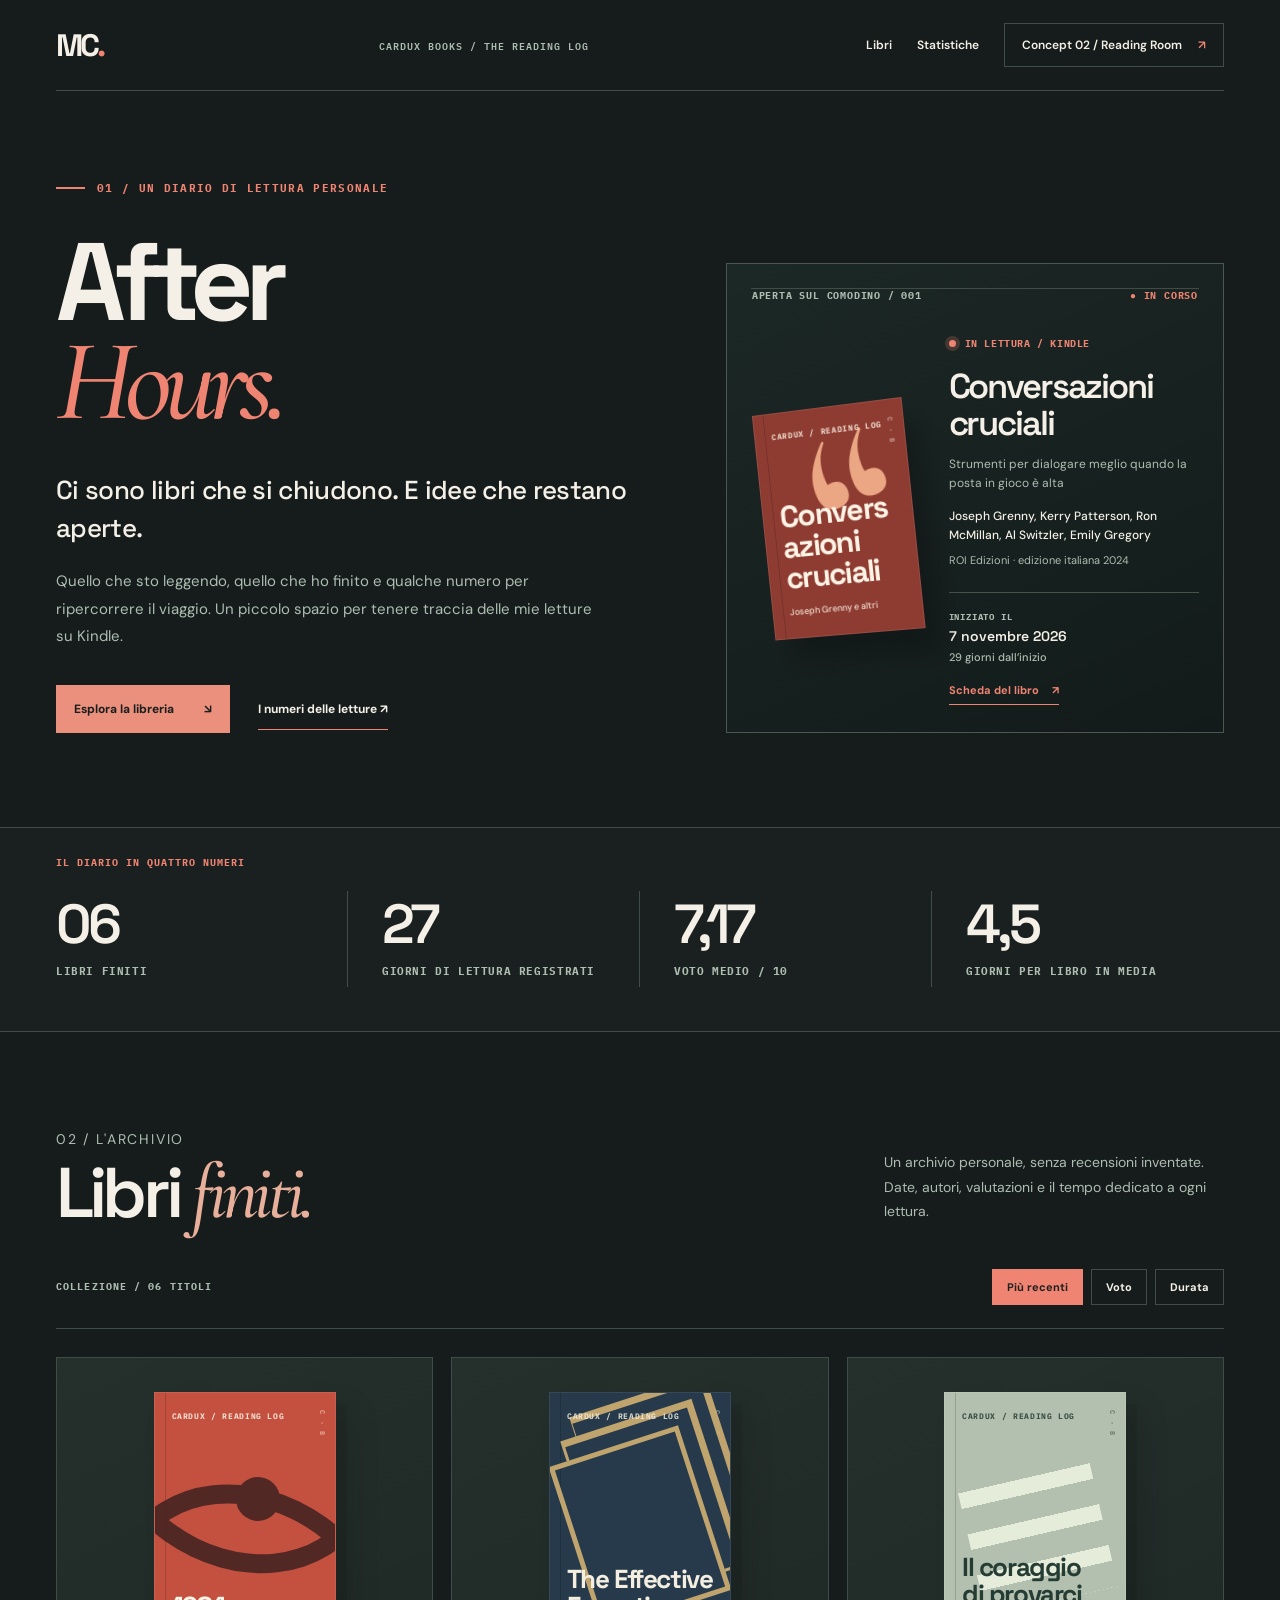
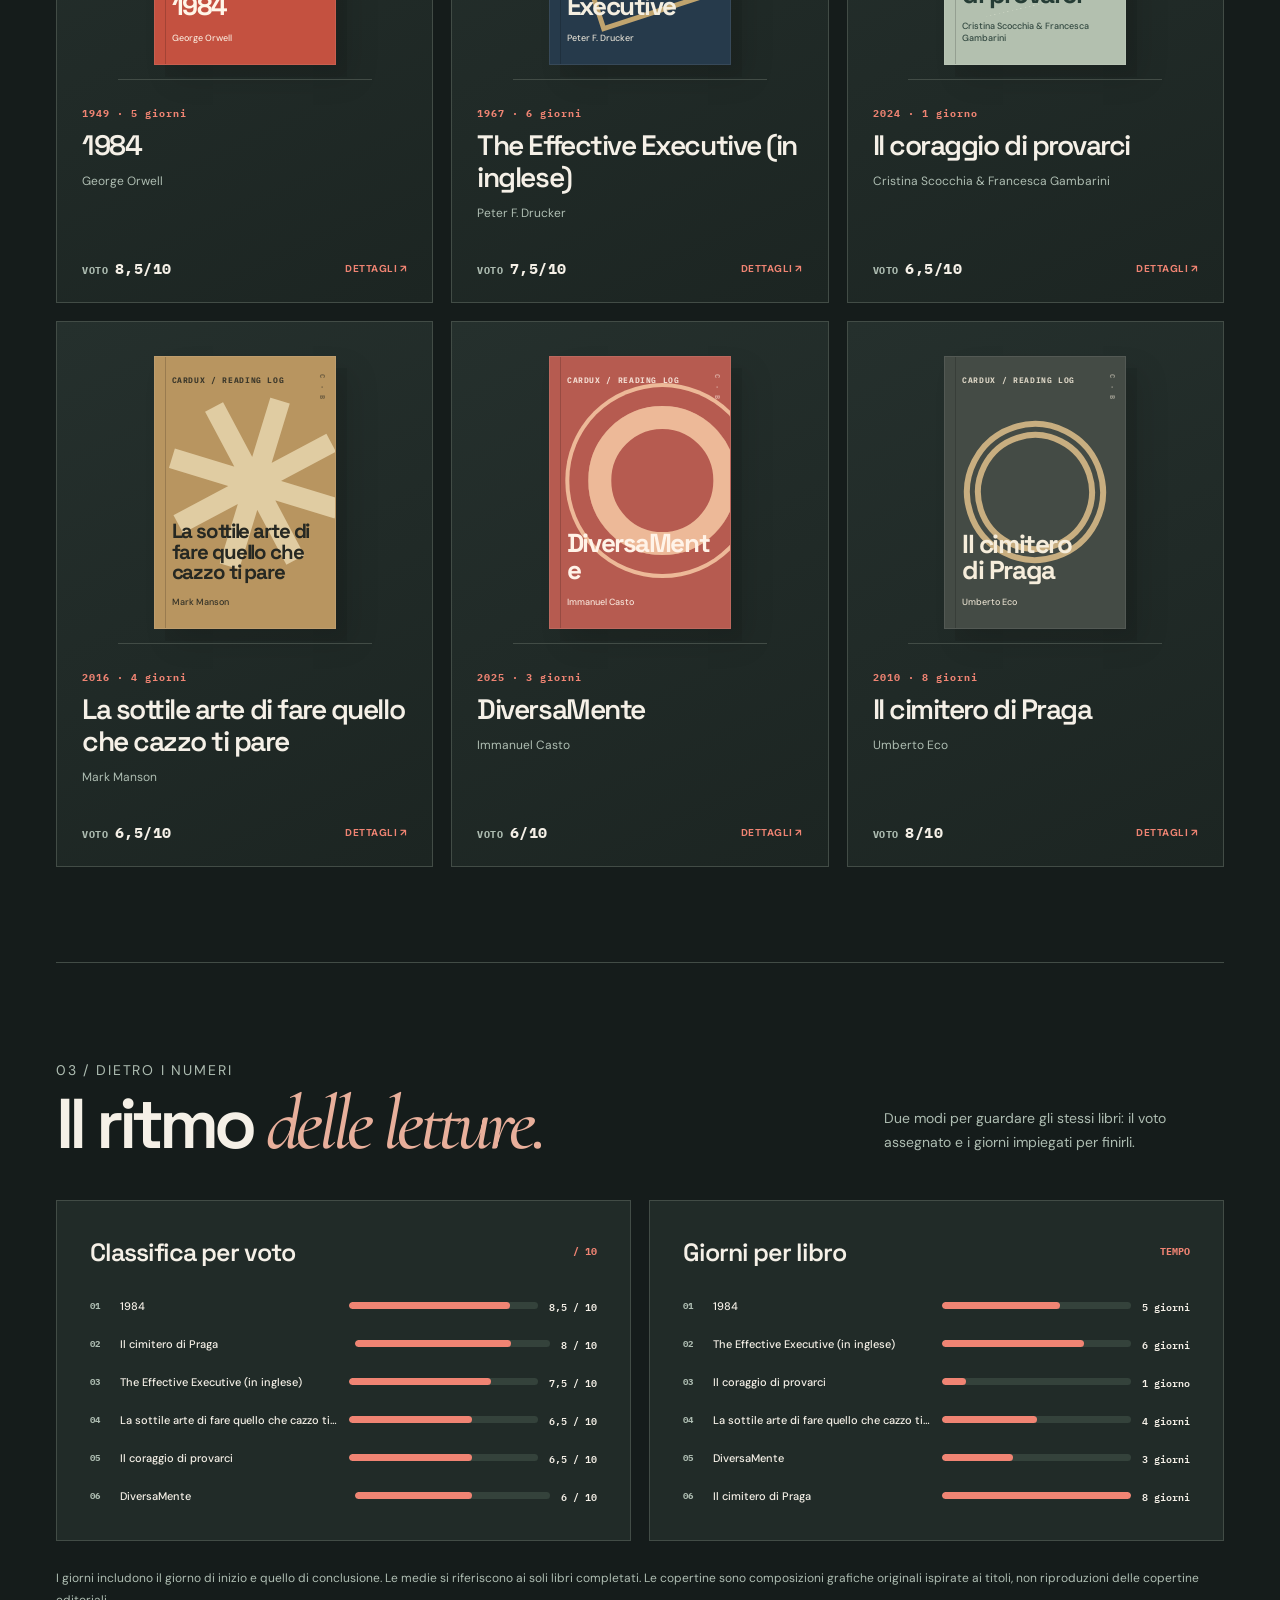
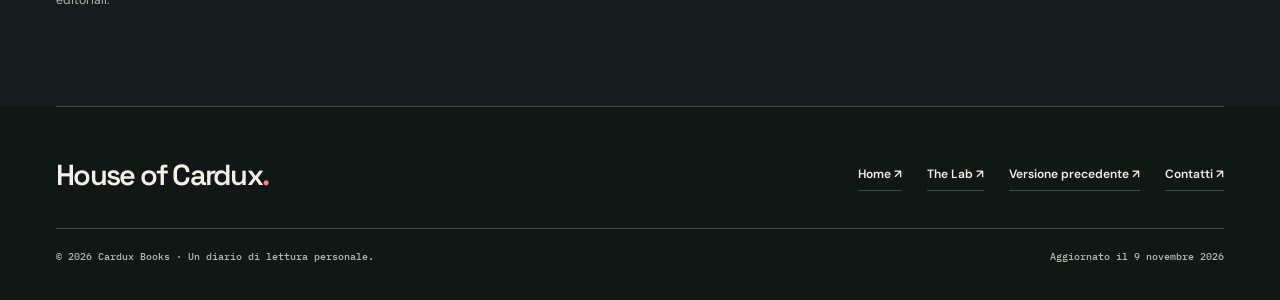
==== index.html @ 2234fd2a "Publish Cardux Books After Hours and archive original reading journal" ====
<!DOCTYPE html>
<html lang="it">
<head>
  <title>Cardux Books | After Hours · Diario di lettura</title>
  <meta charset="utf-8">
  <meta name="viewport" content="width=device-width, initial-scale=1">
  <link rel="canonical" href="https://hellocardux.github.io/books-library/">
  <meta name="theme-color" content="#151c1b">
  <meta name="description" content="Cardux Books, un diario personale di lettura: libri Kindle, date, voti e statistiche.">
  <link rel="preconnect" href="https://fonts.googleapis.com">
  <link rel="preconnect" href="https://fonts.gstatic.com" crossorigin>
  <link href="https://fonts.googleapis.com/css2?family=Cormorant+Garamond:ital,wght@0,500;0,600;1,500;1,600&family=DM+Sans:wght@400;500;600;700&family=IBM+Plex+Mono:wght@400;500;600;700&family=Space+Grotesk:wght@400;500;600;700&display=swap" rel="stylesheet">
  <link rel="stylesheet" href="./stage/styles.css">
</head>
<body class="theme-night">
  <a class="skip" href="#main">Vai al contenuto</a>
  <header class="site-header wrap">
    <a class="brand" href="https://cardux.it/" aria-label="House of Cardux">MC<span>.</span></a>
    <span class="header-note">CARDUX BOOKS / THE READING LOG</span>
    <nav class="header-nav" aria-label="Navigazione">
      <a class="desktop-link" href="#library">Libri</a>
      <a class="desktop-link" href="#numbers">Statistiche</a>
      <a class="switch-theme" href="./stage/reading-room.html">Concept 02 / Reading Room <span aria-hidden="true">↗</span></a>
    </nav>
  </header>
  <main id="main">
    <section class="hero wrap" aria-labelledby="hero-title">
      <div>
        <div class="eyebrow">01 / UN DIARIO DI LETTURA PERSONALE</div>
        <h1 class="hero-title" id="hero-title">After<br><em>Hours.</em></h1>
        <p class="hero-tagline">Ci sono libri che si chiudono. E idee che restano aperte.</p>
        <p class="hero-desc">Quello che sto leggendo, quello che ho finito e qualche numero per ripercorrere il viaggio. Un piccolo spazio per tenere traccia delle mie letture su Kindle.</p>
        <div class="hero-links">
          <a class="solid-link" href="#library">Esplora la libreria <span aria-hidden="true">↘</span></a>
          <a class="line-link" href="#numbers">I numeri delle letture ↗</a>
        </div>
      </div>
      <aside class="hero-aside" aria-label="Libro attualmente in lettura">
        <div class="top-rail"><span>APERTA SUL COMODINO / 001</span><span class="signal">● IN CORSO</span></div>
        <div id="reading-panel" aria-live="polite">
        <div class="reading-empty"><p>Caricamento della lettura in corso…</p></div>
      </div>
      <p id="reading-extra"></p>
      </aside>
    </section>
  <section class="stats-band" aria-label="Statistiche di lettura">
    <div class="wrap">
      <p class="stats-intro">IL DIARIO IN QUATTRO NUMERI</p>
      <div class="stats-grid">
        <div class="stat"><strong class="stat-number" id="stat-books">06</strong><span class="stat-label">LIBRI FINITI</span></div>
        <div class="stat"><strong class="stat-number" id="stat-days">27</strong><span class="stat-label">GIORNI DI LETTURA REGISTRATI</span></div>
        <div class="stat"><strong class="stat-number" id="stat-rating">7,17</strong><span class="stat-label">VOTO MEDIO / 10</span></div>
        <div class="stat"><strong class="stat-number" id="stat-pace">4,5</strong><span class="stat-label">GIORNI PER LIBRO IN MEDIA</span></div>
      </div>
    </div>
  </section>
  <section class="section wrap" id="library" aria-labelledby="library-title">
    <div class="section-head">
      <div><p class="section-eyebrow">02 / L'ARCHIVIO</p><h2 id="library-title">Libri <em>finiti.</em></h2></div>
      <p>Un archivio personale, senza recensioni inventate. Date, autori, valutazioni e il tempo dedicato a ogni lettura.</p>
    </div>
    <div class="sort-bar">
      <span class="sort-label">COLLEZIONE / <span id="count-books">06</span> TITOLI</span>
      <div class="sort-group" role="group" aria-label="Ordina i libri">
        <button type="button" data-sort="recent" aria-pressed="true">Più recenti</button>
        <button type="button" data-sort="rating" aria-pressed="false">Voto</button>
        <button type="button" data-sort="duration" aria-pressed="false">Durata</button>
      </div>
    </div>
    <div class="book-grid" id="book-grid" aria-label="Libri completati"></div>
  </section>
  <section class="section wrap" id="numbers" aria-labelledby="numbers-title">
    <div class="section-head">
      <div><p class="section-eyebrow">03 / DIETRO I NUMERI</p><h2 id="numbers-title">Il ritmo <em>delle letture.</em></h2></div>
      <p>Due modi per guardare gli stessi libri: il voto assegnato e i giorni impiegati per finirli.</p>
    </div>
    <div class="charts-grid">
      <div class="chart-panel">
        <div class="chart-head"><h3>Classifica per voto</h3><span>/ 10</span></div>
        <div id="rating-chart" aria-label="Grafico dei voti"></div>
      </div>
      <div class="chart-panel">
        <div class="chart-head"><h3>Giorni per libro</h3><span>TEMPO</span></div>
        <div id="duration-chart" aria-label="Grafico dei giorni di lettura"></div>
      </div>
    </div>
    <p class="method-note">I giorni includono il giorno di inizio e quello di conclusione. Le medie si riferiscono ai soli libri completati. Le copertine sono composizioni grafiche originali ispirate ai titoli, non riproduzioni delle copertine editoriali.</p>
  </section>
  </main>
  <footer class="footer">
    <div class="wrap">
      <div class="footer-row">
        <a class="footer-brand" href="https://cardux.it/">House of Cardux<span>.</span></a>
        <nav class="footer-links" aria-label="Collegamenti nel footer">
          <a href="https://cardux.it/">Home ↗</a>
          <a href="https://cardux.it/projects/">The Lab ↗</a>
          <a href="./archive/2026-11-09/">Versione precedente ↗</a>
          <a href="mailto:hello@cardux.it">Contatti ↗</a>
        </nav>
      </div>
      <div class="footer-bottom">
        <span>© <span id="year">2026</span> Cardux Books · Un diario di lettura personale.</span>
        <span id="last-update">Aggiornato il 9 novembre 2026</span>
      </div>
    </div>
  </footer>
  <dialog id="book-dialog" aria-labelledby="modal-title" aria-describedby="modal-author">
    <div class="modal-inner">
      <div class="modal-cover" id="modal-cover" aria-hidden="true"></div>
      <div class="modal-content">
        <div class="modal-head"><span id="modal-eyebrow">LETTURA COMPLETATA</span>
          <form method="dialog"><button class="modal-close" type="submit" aria-label="Chiudi i dettagli">×</button></form>
        </div>
        <h2 class="modal-title" id="modal-title"></h2>
        <p class="modal-author" id="modal-author"></p>
        <div class="modal-details" id="modal-details"></div>
      </div>
    </div>
  </dialog>
  <script src="./stage/library-data.js"></script>
  <script src="./stage/app.js"></script>
</body>
</html>
---- stage/styles.css ----
/* Cardux Books | Shared visual system for both stages. */
:root{--sans:'DM Sans',sans-serif;--display:'Space Grotesk',sans-serif;--serif:'Cormorant Garamond',Georgia,serif;--mono:'IBM Plex Mono',monospace}
*{box-sizing:border-box}
html{scroll-behavior:smooth}
body{margin:0;color:var(--fg);background:var(--bg);font-family:var(--sans);-webkit-font-smoothing:antialiased;min-width:320px}
a{color:inherit;text-decoration:none}
button{font:inherit;cursor:pointer}
button:focus-visible,a:focus-visible{outline:3px solid var(--accent);outline-offset:4px}
button[hidden],a[hidden]{display:none!important}
body.theme-night{--bg:#151c1b;--fg:#f5f0e7;--muted:#aebdb2;--accent:#f08473;--line:#424c46;--panel:#212b28;--card:#202a27;--soft:#34423b;--paper:#f6efe0;--accent-light:#f5af8f}
body.theme-room{--bg:#f8f5ed;--fg:#292d28;--muted:#747970;--accent:#cc493c;--line:#d5d6ca;--panel:#efede3;--card:#fffdfa;--soft:#e1e5d9;--paper:#fff8e8;--accent-light:#c94b3e}
.wrap{width:min(1360px,calc(100% - 112px));margin:0 auto}
.skip{position:fixed;top:-90px;left:15px;z-index:100;background:var(--fg);color:var(--bg);padding:12px 18px}
.skip:focus{top:14px}
.site-header{height:91px;display:flex;justify-content:space-between;align-items:center;gap:24px;border-bottom:1px solid var(--line)}
.brand{font:700 31px var(--display);letter-spacing:-.1em}
.brand span{color:var(--accent)}
.header-note{font:600 10px var(--mono);letter-spacing:.1em;color:var(--muted)}
.header-nav{display:flex;align-items:center;gap:25px}
.header-nav a{font:600 12px var(--sans)}
.header-nav a:hover{color:var(--accent)}
.switch-theme{border:1px solid var(--line);padding:13px 17px;display:inline-flex;align-items:center;gap:16px}
.switch-theme span{color:var(--accent)}
.eyebrow{display:flex;align-items:center;gap:12px;font:700 11px var(--mono);letter-spacing:.12em;text-transform:uppercase;color:var(--accent)}
.eyebrow:before{content:'';display:block;width:29px;height:2px;background:var(--accent);flex:none}
.hero{display:grid;grid-template-columns:1.03fr .89fr;gap:8%;padding-top:90px;padding-bottom:94px;align-items:end;min-height:690px}
.hero-title{font:700 clamp(68px,8.6vw,133px)/.88 var(--display);letter-spacing:-.085em;margin:39px 0 28px}
.hero-title em{display:block;font:italic 500 1.05em/.88 var(--serif);letter-spacing:-.075em;color:var(--accent);padding-bottom:.09em}
.hero-tagline{font:500 clamp(20px,2.1vw,26px)/1.48 var(--display);max-width:600px;letter-spacing:-.025em;margin:0 0 20px}
.hero-desc{font:400 15px/1.85 var(--sans);max-width:540px;color:var(--muted);margin:0}
.hero-links{display:flex;gap:28px;align-items:center;flex-wrap:wrap;margin-top:34px}
.solid-link{display:inline-flex;justify-content:space-between;gap:30px;align-items:center;padding:15px 18px;background:var(--accent);color:#181f1c;font:700 12px var(--sans);min-height:48px}
.solid-link:hover{filter:brightness(1.08)}
.line-link{font:700 12px var(--sans);border-bottom:1px solid var(--accent);padding:12px 0}
.line-link:hover{color:var(--accent)}
.hero-aside{min-width:0;position:relative}
.top-rail{display:flex;justify-content:space-between;gap:20px;align-items:center;border-top:1px solid var(--line);padding:15px 1px 18px;color:var(--muted);font:700 10px var(--mono);letter-spacing:.08em}
.top-rail .signal{color:var(--accent);white-space:nowrap}
#reading-panel{min-height:375px}
.current-layout{display:grid;grid-template-columns:minmax(130px,.69fr) minmax(0,1fr);gap:25px;padding:30px 25px;background:var(--panel);border:1px solid var(--line);align-items:center}
.current-cover{perspective:900px;align-self:center;padding:10px}
.current-cover .book-cover{transform:rotate(-6deg) rotateY(-10deg);box-shadow:16px 23px 27px rgba(0,0,0,.24);transition:transform .28s}
.current-cover:hover .book-cover{transform:rotate(-1deg) rotateY(0deg)}
.current-info{min-width:0}
.current-status{font:700 10px var(--mono);letter-spacing:.06em;color:var(--accent);display:flex;align-items:center;gap:9px;margin-bottom:18px}
.status-dot{display:inline-block;width:7px;height:7px;border-radius:50%;background:var(--accent);box-shadow:0 0 0 4px color-mix(in srgb,var(--accent),transparent 80%);animation:breathe 2.7s ease-in-out infinite}
.current-info h3{font:600 clamp(27px,2.7vw,40px)/1.08 var(--display);letter-spacing:-.062em;margin:0 0 13px;text-wrap:balance}
.current-subtitle{font:400 12px/1.55 var(--sans);color:var(--muted);margin:0 0 15px}
.current-author{font:500 12px/1.55 var(--sans);margin:0 0 6px}
.edition{font:400 11px/1.5 var(--sans);color:var(--muted);margin:7px 0}
.reading-since{display:flex;flex-direction:column;gap:5px;margin-top:24px;padding-top:18px;border-top:1px solid var(--line)}
.reading-since span{font:700 9px var(--mono);color:var(--muted);letter-spacing:.09em}
.reading-since strong{font:600 14px var(--display)}
.reading-since small{font:500 11px var(--sans);color:var(--muted)}
.source-link{display:inline-flex;gap:13px;align-items:center;border-bottom:1px solid var(--accent);font:700 11px var(--sans);margin-top:19px;padding-bottom:7px;color:var(--accent)}
.source-link:hover{color:var(--fg)}
.reading-empty{padding:35px;background:var(--panel)}
.reading-empty h3{font:600 25px var(--display)}
#reading-extra:empty{display:none}
#reading-extra{font:11px var(--sans);color:var(--muted);margin-top:12px}
.book-cover{background:var(--cover-bg);color:var(--cover-ink);aspect-ratio:3/4.5;width:100%;position:relative;overflow:hidden;display:flex;flex-direction:column;align-items:flex-start;justify-content:flex-end;padding:18px 17px 20px;border:1px solid rgba(255,255,255,.08);box-shadow:inset 9px 0 8px rgba(0,0,0,.15);isolation:isolate;min-height:1px}
.book-cover:after{content:'';position:absolute;top:0;bottom:0;left:10px;width:1px;background:rgba(0,0,0,.17)}
.cover-topline{font:700 8px/1.35 var(--mono);letter-spacing:.08em;opacity:.86;position:absolute;top:18px;left:17px;right:17px;z-index:2}
.cover-title{font:700 clamp(18px,2.1vw,31px)/1.01 var(--display);letter-spacing:-.055em;position:relative;z-index:3;text-wrap:balance;overflow-wrap:anywhere}
.cover-author{font:500 9px/1.35 var(--sans);margin-top:13px;opacity:.9;position:relative;z-index:3;max-width:100%}
.cover-side{font:700 7px var(--mono);letter-spacing:.18em;position:absolute;right:8px;top:17px;writing-mode:vertical-rl;opacity:.5}
.cover-symbol{position:absolute;inset:0;display:grid;place-items:center;opacity:.92;pointer-events:none;z-index:1}
.cover-symbol:before{content:'';display:block}
.motif-dialogue .cover-symbol:before{content:'“';font:700 230px/1 var(--serif);color:var(--cover-accent);position:absolute;top:-13px;right:12px;transform:rotate(-14deg)}
.motif-seal .cover-symbol:before{width:60%;aspect-ratio:1;border:17px double var(--cover-accent);border-radius:50%;transform:rotate(-18deg)}
.motif-rings .cover-symbol:before{width:57%;aspect-ratio:1;border:23px solid var(--cover-accent);border-radius:50%;box-shadow:0 0 0 19px var(--cover-bg),0 0 0 23px var(--cover-accent);transform:translate(15%,-8%)}
.motif-asterisk .cover-symbol:before{content:'✳';font:700 225px/1 var(--display);color:var(--cover-accent);transform:rotate(17deg);opacity:.8}
.motif-steps .cover-symbol:before{width:75%;height:55%;background:repeating-linear-gradient(0deg,transparent,transparent 26px,var(--cover-accent) 26px,var(--cover-accent) 42px);transform:rotate(-13deg)}
.motif-lines .cover-symbol:before{width:70%;height:60%;border:5px solid var(--cover-accent);box-shadow:18px -18px 0 -4px var(--cover-bg),20px -20px 0 1px var(--cover-accent),35px -35px 0 -1px var(--cover-bg),38px -38px 0 3px var(--cover-accent);transform:rotate(-18deg)}
.motif-eye .cover-symbol:before{width:69%;height:36%;border:19px solid var(--cover-accent);border-radius:100% 0 100% 0;transform:rotate(45deg)}
.motif-eye .cover-symbol:after{content:'';width:44px;height:44px;background:var(--cover-accent);border-radius:50%;position:absolute;top:31%;left:45%}
.long-title .cover-title{font-size:clamp(17px,1.75vw,24px)}
.cover-current .cover-title{font-size:clamp(22px,2.4vw,36px)}
.cover-current.long-title .cover-title{font-size:clamp(22px,2.4vw,29px)}
.cover-current .cover-author{font-size:9px}
.stats-band{padding:28px 0 44px;border-top:1px solid var(--line);border-bottom:1px solid var(--line)}
.stats-intro{font:700 10px var(--mono);letter-spacing:.1em;color:var(--accent);margin:0 0 22px}
.stats-grid{display:grid;grid-template-columns:repeat(4,minmax(0,1fr));gap:0}
.stat{border-right:1px solid var(--line);padding:6px 34px 7px}
.stat:first-child{padding-left:0}
.stat:last-child{border-right:0}
.stat-number{display:block;font:600 clamp(42px,4.3vw,70px)/1 var(--display);letter-spacing:-.07em}
.stat-label{display:block;font:700 11px var(--mono);letter-spacing:.055em;color:var(--muted);margin-top:11px;line-height:1.5}
.section{padding:95px 0;border-bottom:1px solid var(--line)}
.section-head{display:flex;align-items:end;justify-content:space-between;gap:30px;margin-bottom:39px}
.section-eyebrow{font:700 10px var(--mono);letter-spacing:.13em;color:var(--accent);margin:0 0 17px}
.section-head h2{font:600 clamp(47px,5.5vw,81px)/1.03 var(--display);letter-spacing:-.068em;margin:0}
.section-head h2 em{font:italic 500 1.1em/.8 var(--serif);color:var(--accent);letter-spacing:-.06em}
.section-head p{max-width:340px;font:400 14px/1.75 var(--sans);color:var(--muted);margin:0 0 6px}
.sort-bar{display:flex;align-items:center;justify-content:space-between;gap:20px;border-bottom:1px solid var(--line);padding-bottom:23px;margin-bottom:28px;flex-wrap:wrap}
.sort-bar .sort-label{font:700 10px var(--mono);letter-spacing:.11em;color:var(--muted)}
.sort-group{display:flex;align-items:center;gap:8px;flex-wrap:wrap}
.sort-group button{border:1px solid var(--line);background:transparent;color:var(--fg);padding:10px 14px;font:700 11px var(--sans)}
.sort-group button[aria-pressed=true]{background:var(--accent);color:#1d2220;border-color:var(--accent)}
.sort-group button:hover{border-color:var(--accent)}
.book-grid{display:grid;grid-template-columns:repeat(3,minmax(0,1fr));gap:18px;align-items:stretch}
.book-card{background:var(--card);border:1px solid var(--line);color:var(--fg);text-align:left;display:flex;flex-direction:column;align-items:stretch;padding:25px 25px 24px;min-width:0;transition:transform .22s,box-shadow .22s,border-color .22s}
.book-card:hover{transform:translateY(-5px);border-color:var(--accent);box-shadow:0 20px 40px rgba(0,0,0,.12)}
.book-art{display:block;padding:9px 22% 18px;min-width:0;position:relative}
.book-art:after{content:'';position:absolute;left:11%;right:11%;bottom:3px;height:1px;background:var(--line)}
.cover-small{box-shadow:11px 12px 0 rgba(0,0,0,.08),17px 15px 27px rgba(0,0,0,.1);transition:transform .22s}
.book-card:hover .cover-small{transform:translateY(-6px) rotate(-2deg)}
.cover-small .cover-title{font-size:clamp(18px,2.05vw,26px)}
.cover-small.long-title .cover-title{font-size:clamp(15px,1.6vw,22px)}
.book-info{display:flex;flex-direction:column;flex:1;padding-top:24px;gap:10px}
.book-meta{font:700 10px var(--mono);letter-spacing:.1em;color:var(--accent)}
.book-title{font:600 clamp(22px,2.2vw,31px)/1.13 var(--display);letter-spacing:-.052em}
.book-author{font:400 12px/1.6 var(--sans);color:var(--muted)}
.book-end{display:flex;align-items:center;justify-content:space-between;gap:10px;margin-top:auto;padding-top:26px;font:700 10px var(--mono);color:var(--muted);letter-spacing:.05em}
.book-end strong{font-size:15px;color:var(--fg)}
.book-more{color:var(--accent);font:700 10px var(--sans)}
.charts-grid{display:grid;grid-template-columns:1fr 1fr;gap:18px}
.chart-panel{padding:35px 33px;background:var(--panel);border:1px solid var(--line);min-width:0}
.chart-head{margin-bottom:29px;display:flex;align-items:center;justify-content:space-between;gap:15px}
.chart-head h3{font:600 25px var(--display);letter-spacing:-.04em;margin:0}
.chart-head span{font:700 10px var(--mono);color:var(--accent)}
.bar-row{display:grid;grid-template-columns:19px minmax(93px,1.15fr) minmax(60px,1fr) auto;gap:11px;align-items:center;margin-bottom:20px}
.bar-row:last-child{margin-bottom:0}
.bar-index{font:700 9px var(--mono);color:var(--muted)}
.bar-name{font:500 11px/1.35 var(--sans);white-space:nowrap;text-overflow:ellipsis;overflow:hidden}
.bar-track{display:block;position:relative;height:7px;background:var(--soft);overflow:hidden;border-radius:6px}
.bar-fill{display:block;height:100%;background:var(--accent);border-radius:6px;transform-origin:left;animation:grow .7s ease both}
.bar-value{font:600 10px var(--mono);white-space:nowrap}
.method-note{font:400 12px/1.8 var(--sans);color:var(--muted);margin:27px 0 0}
.footer{padding:49px 0 36px}
.footer-row{display:flex;align-items:center;justify-content:space-between;gap:24px;flex-wrap:wrap}
.footer-brand{font:600 29px var(--display);letter-spacing:-.06em}
.footer-brand span{color:var(--accent)}
.footer-links{display:flex;gap:25px;flex-wrap:wrap}
.footer-links a{font:600 12px var(--sans);border-bottom:1px solid var(--line);padding:8px 0}
.footer-links a:hover{color:var(--accent)}
.footer-bottom{border-top:1px solid var(--line);margin-top:35px;padding-top:20px;display:flex;justify-content:space-between;gap:20px;align-items:center;flex-wrap:wrap;font:500 10px/1.5 var(--mono);color:var(--muted)}
/* Concept A: After Hours, a dark reading observatory. */
.theme-night .hero-title{max-width:790px}
.theme-night .hero-aside{border:1px solid #4a584e;background:linear-gradient(155deg,#1c2826 0%,#121b1a 100%);padding:24px}
.theme-night .hero-aside .top-rail{padding-top:0}
.theme-night .current-layout{border:0;background:transparent;padding:17px 0 3px}
.theme-night .book-card{background:linear-gradient(155deg,#25302d,#1c2522)}
.theme-night .stats-band{background:rgba(235,246,232,.018)}
.theme-night .section-head h2 em{color:#e8af9b}
.theme-night .footer{background:#111715}
.theme-night .solid-link{background:#ec907e}
.theme-night .reading-since{border-color:#45534a}
/* Concept B: Reading Room, a warm editorial reading journal. */
.theme-room .hero{grid-template-columns:.98fr 1fr;gap:9%;min-height:630px;padding-top:100px}
.theme-room .hero-title{font-size:clamp(68px,7.8vw,126px)}
.theme-room .hero-title em{color:var(--accent);font-weight:500}
.theme-room .hero-aside{background:var(--panel);padding:29px;border:1px solid var(--line)}
.theme-room .hero-aside .top-rail{padding-top:0}
.theme-room .current-layout{background:#fffdf7;box-shadow:14px 14px 0 rgba(99,94,73,.07);border-color:#dadccf}
.theme-room .current-info h3{font-family:var(--serif);font-weight:600;font-size:clamp(32px,3vw,46px);letter-spacing:-.045em}
.theme-room .solid-link{color:white}
.theme-room .stats-band{background:#f0ede4;padding:38px 0}
.theme-room .stat-number{font-family:var(--serif);font-weight:600;font-size:clamp(52px,5vw,82px)}
.theme-room .book-grid{grid-template-columns:repeat(2,minmax(0,1fr));gap:20px}
.theme-room .book-card{display:grid;grid-template-columns:minmax(120px,165px) 1fr;gap:24px;align-items:center;padding:23px}
.theme-room .book-art{padding:5px 0 8px}
.theme-room .book-art:after{display:none}
.theme-room .cover-small .cover-title{font-size:clamp(18px,2vw,25px)}
.theme-room .cover-small.long-title .cover-title{font-size:clamp(16px,1.6vw,21px)}
.theme-room .book-info{padding-top:0;align-self:stretch}
.theme-room .book-title{font-family:var(--serif);font-size:clamp(24px,2.7vw,38px);font-weight:600;line-height:1.08;letter-spacing:-.04em}
.theme-room .book-end{border-top:1px solid var(--line);padding-top:18px}
.theme-room .chart-panel{background:#fffdfa}
.theme-room .section-head h2{font-family:var(--serif);font-weight:600;letter-spacing:-.052em;font-size:clamp(58px,6vw,96px)}
.theme-room .section-head h2 em{font-family:var(--serif)}
.theme-room .footer{background:#efece3}
.theme-room .bar-track{background:#ecece4}
/* Modal for precise reading details, shared by both concepts. */
dialog{border:0;padding:0;width:min(735px,calc(100% - 26px));max-height:calc(100dvh - 26px);background:transparent;color:inherit;box-shadow:0 30px 90px rgba(0,0,0,.35)}
dialog::backdrop{background:rgba(4,9,7,.78);backdrop-filter:blur(5px)}
.modal-inner{display:grid;grid-template-columns:180px 1fr;gap:33px;background:var(--panel);padding:38px;max-height:calc(100dvh - 26px);overflow-y:auto;border-top:6px solid var(--accent)}
.modal-cover .book-cover{box-shadow:9px 11px 25px rgba(0,0,0,.18)}
.modal-content{min-width:0}
.modal-head{display:flex;align-items:center;justify-content:space-between;gap:10px}
.modal-head span{font:700 10px var(--mono);letter-spacing:.08em;color:var(--accent)}
.modal-close{border:1px solid var(--line);background:transparent;color:var(--fg);width:37px;height:37px;font-size:24px}
.modal-close:hover{background:var(--accent);color:#161b19}
.modal-title{font:600 clamp(31px,4vw,45px)/1.07 var(--display);letter-spacing:-.055em;margin:28px 0 12px}
.modal-author{font:400 13px/1.7 var(--sans);color:var(--muted)}
.modal-details{display:grid;grid-template-columns:repeat(2,1fr);gap:17px;margin-top:30px;padding-top:24px;border-top:1px solid var(--line)}
.modal-details div{display:flex;flex-direction:column;gap:8px}
.modal-details span{font:700 9px var(--mono);letter-spacing:.1em;color:var(--muted)}
.modal-details strong{font:600 15px var(--display)}
@keyframes breathe{50%{box-shadow:0 0 0 8px color-mix(in srgb,var(--accent),transparent 88%)}}
@keyframes grow{from{transform:scaleX(0)}to{transform:scaleX(1)}}
@media(max-width:1180px){
  .wrap{width:calc(100% - 76px)}
  .hero{gap:4%;grid-template-columns:1fr 1fr;min-height:590px}
  .hero-title{font-size:clamp(66px,9vw,118px)}
  .current-layout{gap:17px;padding:20px 17px}
  .current-info h3{font-size:27px}
  .stat{padding-inline:22px}
  .book-art{padding-inline:15%}
  .bar-row{grid-template-columns:13px minmax(80px,1fr) minmax(45px,.6fr) auto;gap:8px}
  .theme-room .book-card{grid-template-columns:122px 1fr;gap:17px}
}
@media(max-width:880px){
  .wrap{width:calc(100% - 48px)}
  .header-note{display:none}
  .site-header{height:77px}
  .hero,.theme-room .hero{grid-template-columns:1fr;gap:54px;padding:80px 0 73px;min-height:0}
  .hero-title{font-size:clamp(75px,12vw,112px)}
  .hero-aside{max-width:700px}
  .current-layout{grid-template-columns:200px minmax(0,1fr);gap:38px}
  .theme-night .hero-aside,.theme-room .hero-aside{padding:28px}
  .section{padding:75px 0}
  .book-grid{grid-template-columns:repeat(2,minmax(0,1fr))}
  .book-art{padding-inline:20%}
  .charts-grid{grid-template-columns:1fr}
  .bar-row{grid-template-columns:20px 1fr 1fr 66px}
  .theme-room .book-grid{grid-template-columns:1fr}
  .theme-room .book-card{grid-template-columns:165px 1fr}
}
@media(max-width:580px){
  .wrap{width:calc(100% - 34px)}
  .brand{font-size:28px}
  .header-nav{gap:10px}
  .header-nav .desktop-link{display:none}
  .switch-theme{padding:10px 11px;font-size:11px}
  .hero,.theme-room .hero{padding:58px 0 62px;gap:38px}
  .hero-title,.theme-room .hero-title{font-size:clamp(55px,13vw,77px);margin:29px 0 25px}
  .hero-tagline{font-size:19px}
  .hero-desc{font-size:14px}
  .hero-links{gap:15px}
  .theme-night .hero-aside,.theme-room .hero-aside{padding:19px}
  .current-layout{grid-template-columns:minmax(113px,.74fr) 1fr;gap:17px;padding:14px}
  .theme-night .current-layout{padding:14px 0 0}
  .current-cover{padding:3px}
  .current-info h3,.theme-room .current-info h3{font-size:clamp(23px,6vw,33px)}
  .current-subtitle{font-size:11px}
  .current-author,.edition{font-size:10px}
  .reading-since{margin-top:15px;padding-top:14px}
  .reading-since strong{font-size:12px}
  .reading-since small{font-size:10px}
  .source-link{font-size:10px;margin-top:13px}
  .cover-current .cover-title{font-size:clamp(16px,4vw,24px)}
  .cover-topline{font-size:6px}
  .cover-author{font-size:8px}
  .stats-band{padding:30px 0}
  .stats-grid{grid-template-columns:repeat(2,1fr);gap:23px 0}
  .stat{padding:5px 18px}
  .stat:first-child,.stat:nth-child(3){padding-left:0}
  .stat:nth-child(2){border:0}
  .stat-number,.theme-room .stat-number{font-size:clamp(42px,10vw,60px)}
  .stat-label{font-size:10px}
  .section{padding:63px 0}
  .section-head{display:block;margin-bottom:25px}
  .section-head h2,.theme-room .section-head h2{font-size:clamp(43px,11vw,65px)}
  .section-head p{margin-top:20px}
  .sort-bar{align-items:start}
  .book-grid{grid-template-columns:1fr}
  .book-card{display:grid;grid-template-columns:125px minmax(0,1fr);gap:18px;padding:17px;align-items:center}
  .book-art{padding:5px 0}
  .book-art:after{display:none}
  .cover-small .cover-title,.theme-room .cover-small .cover-title{font-size:19px}
  .cover-small.long-title .cover-title,.theme-room .cover-small.long-title .cover-title{font-size:16px}
  .book-info{padding:0;align-self:stretch}
  .book-title,.theme-room .book-title{font-size:clamp(22px,6vw,31px)}
  .book-end{padding-top:16px}
  .theme-room .book-card{grid-template-columns:125px minmax(0,1fr);gap:18px;padding:17px}
  .chart-panel{padding:25px 18px}
  .chart-head h3{font-size:22px}
  .bar-row{grid-template-columns:14px minmax(75px,1fr) minmax(30px,.67fr) auto;gap:7px}
  .bar-name{font-size:10px}
  .bar-value{font-size:9px}
  .modal-inner{grid-template-columns:1fr;padding:23px}
  .modal-cover{display:none}
  .footer-row{display:block}
  .footer-links{margin-top:22px}
}
@media(prefers-reduced-motion:reduce){
  html{scroll-behavior:auto}
  *,*:before,*:after{animation:none!important;transition:none!important}
  .book-card:hover{transform:none}
}
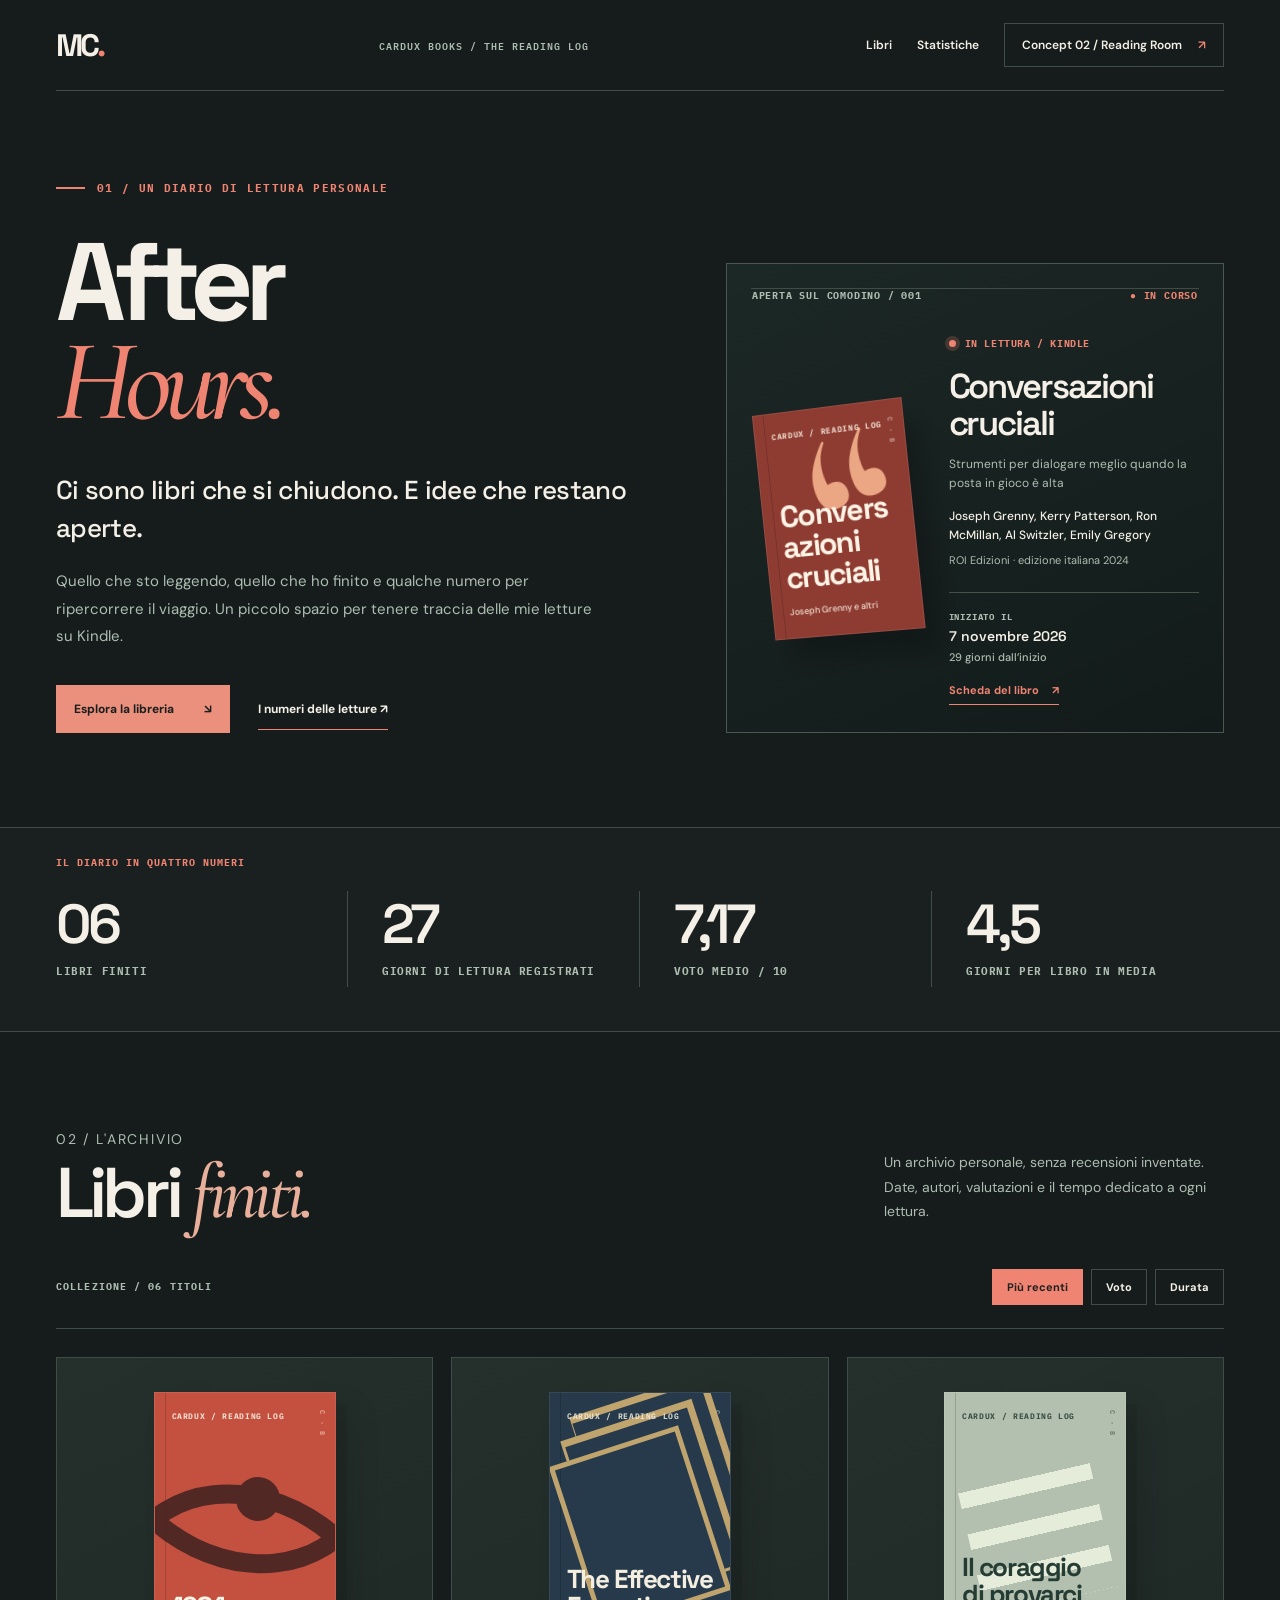
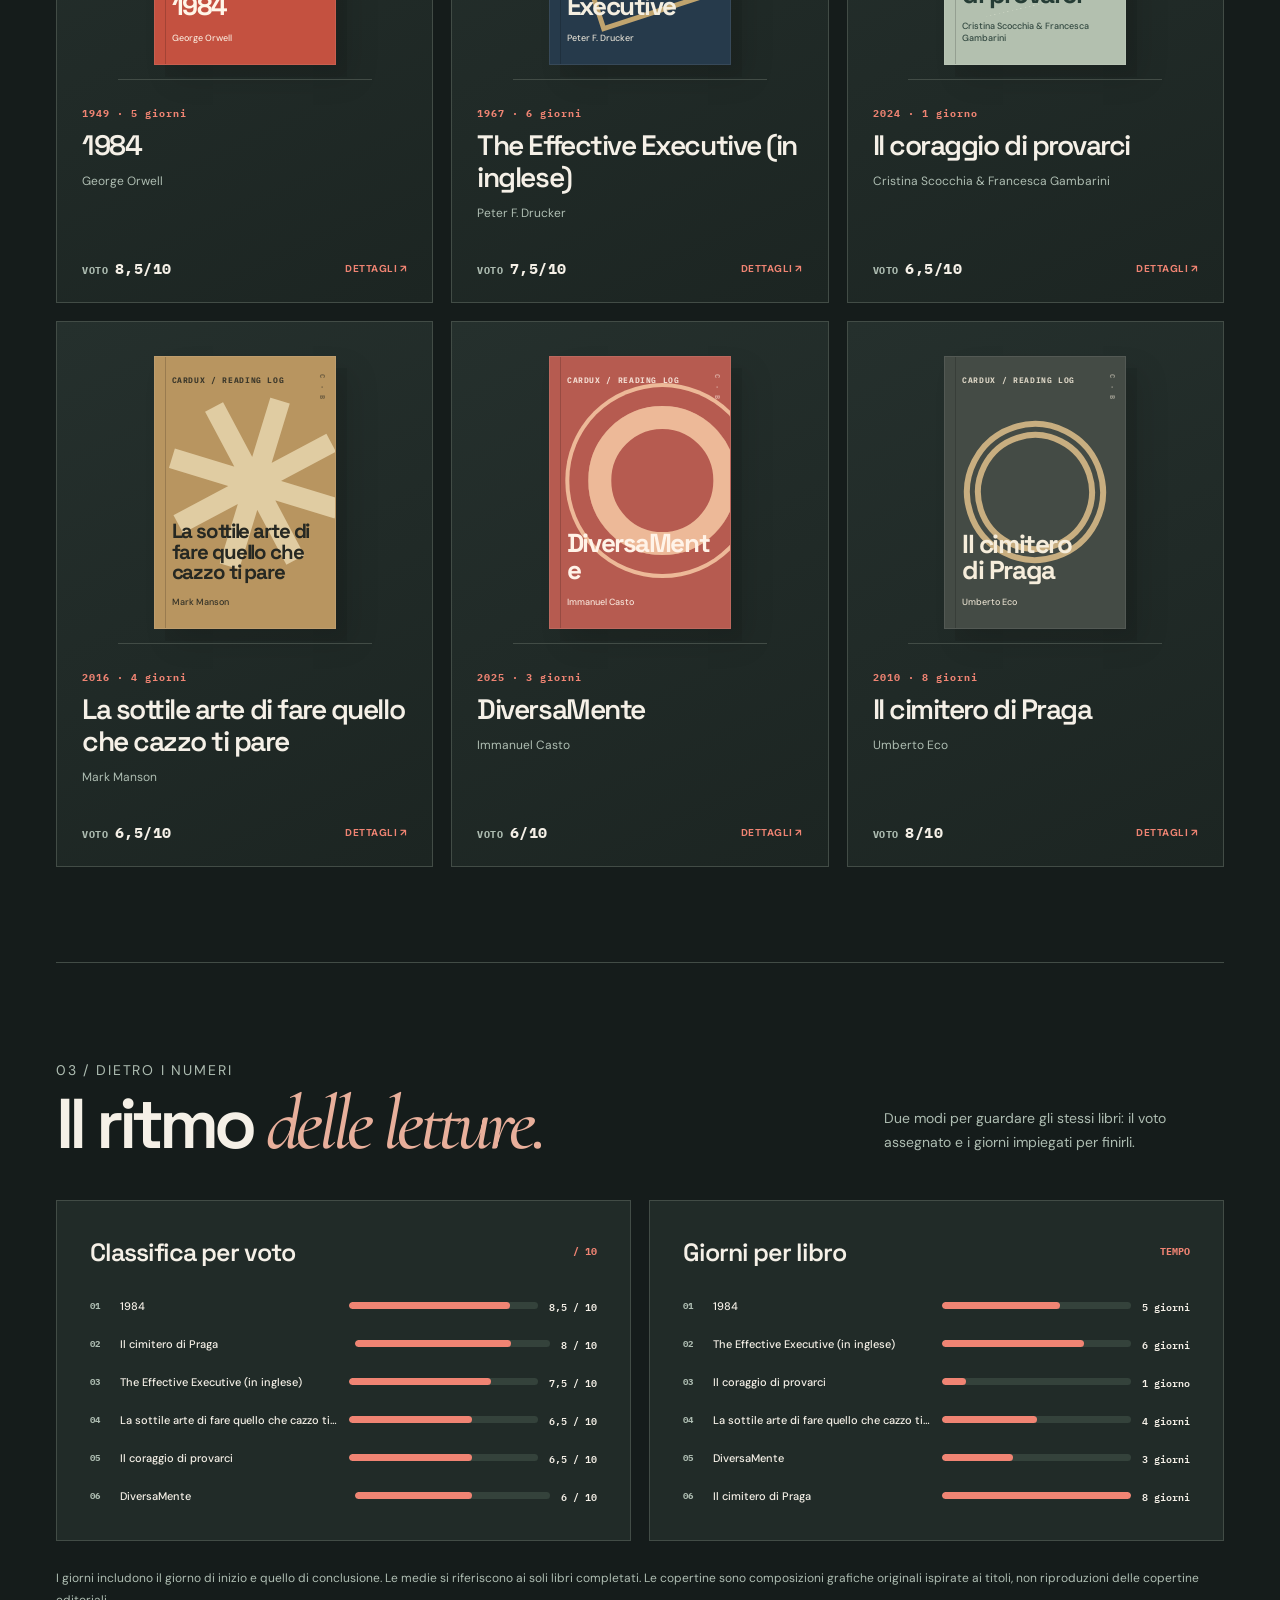
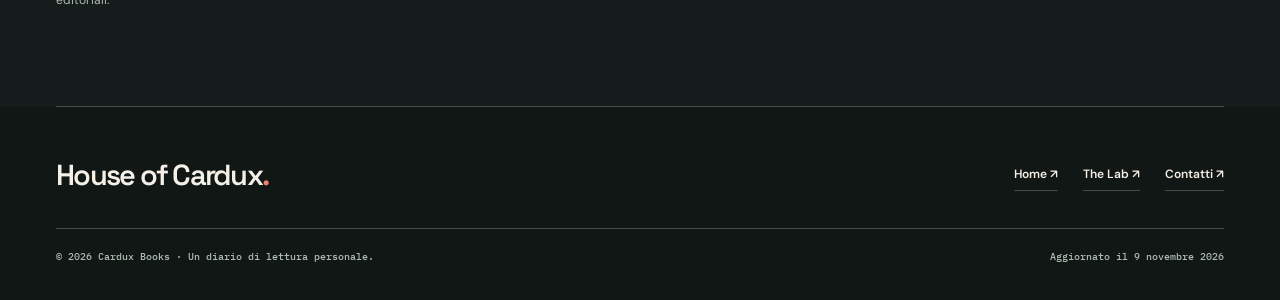
==== commit d4f6146e: "Remove previous version link from Cardux Books footer" ====
--- a/index.html
+++ b/index.html
@@ -94,7 +94,6 @@
         <nav class="footer-links" aria-label="Collegamenti nel footer">
           <a href="https://cardux.it/">Home ↗</a>
           <a href="https://cardux.it/projects/">The Lab ↗</a>
-          <a href="./archive/2026-11-09/">Versione precedente ↗</a>
           <a href="mailto:hello@cardux.it">Contatti ↗</a>
         </nav>
       </div>
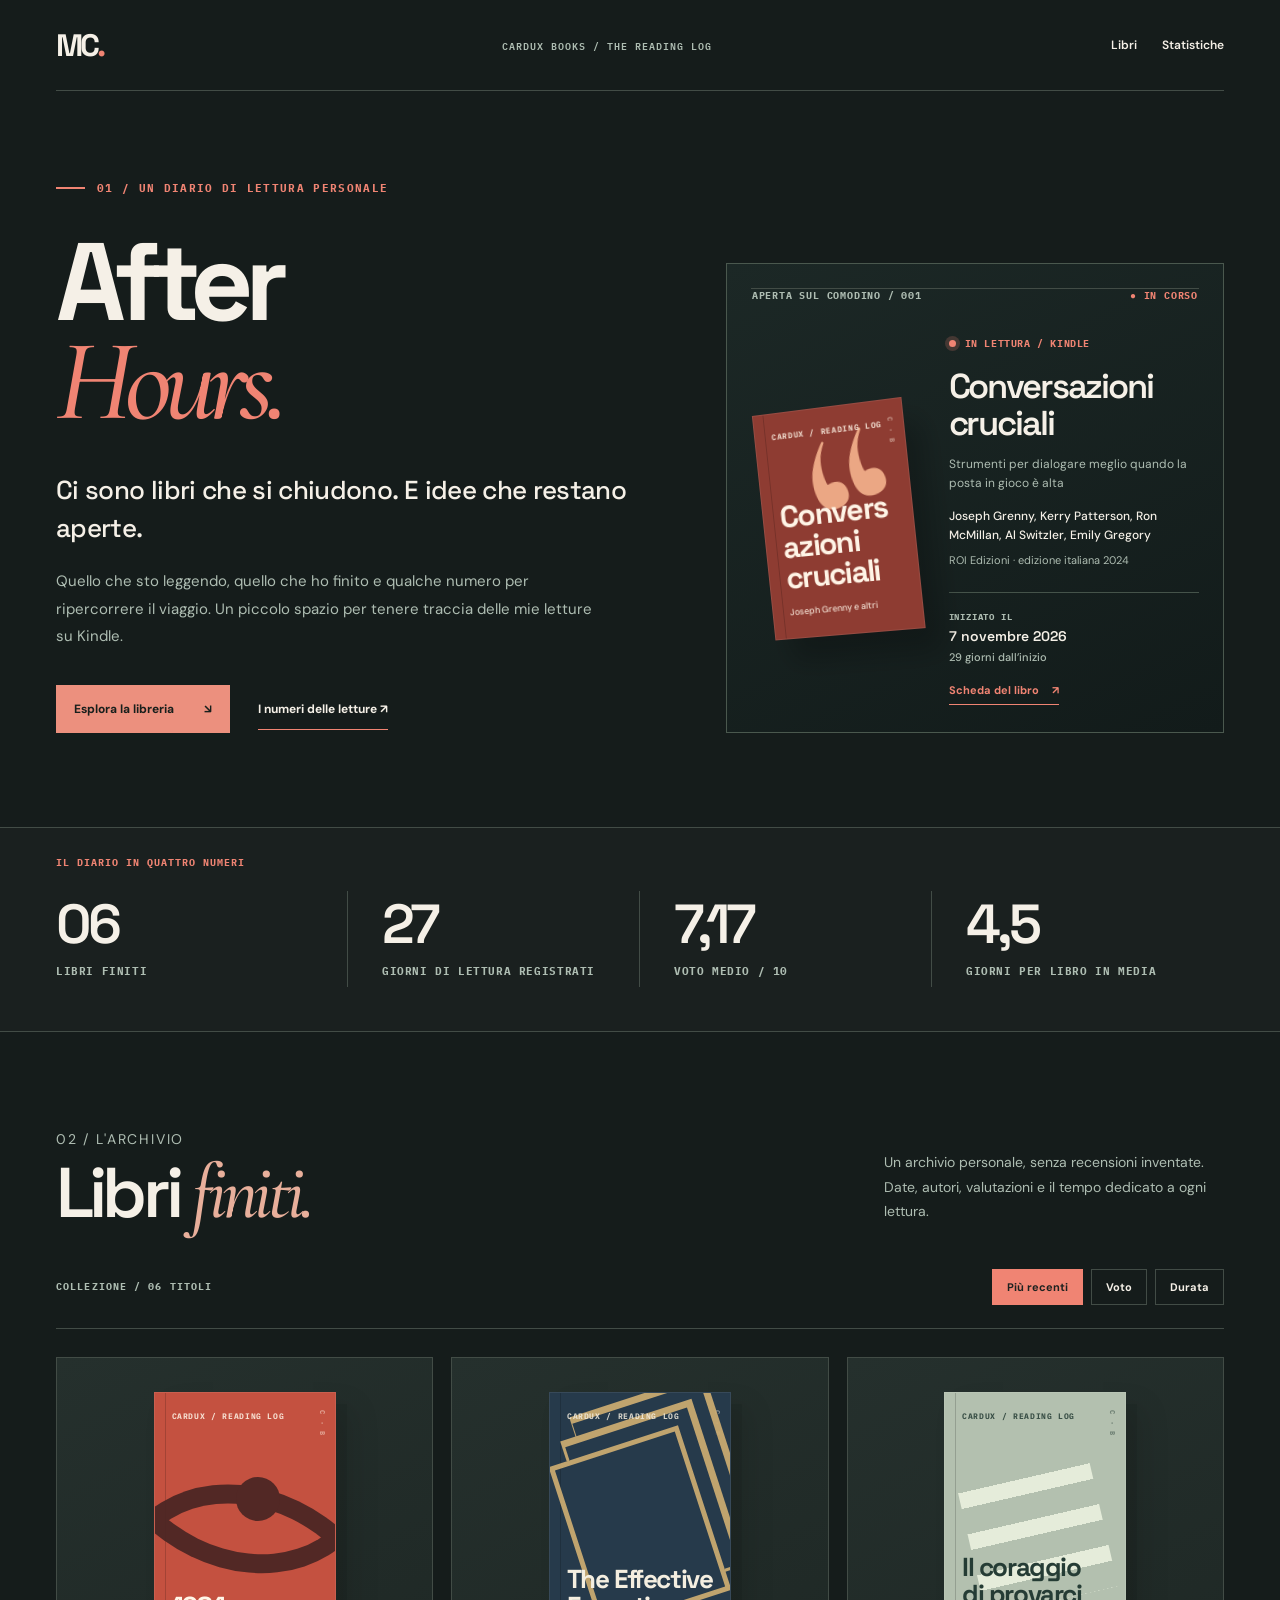
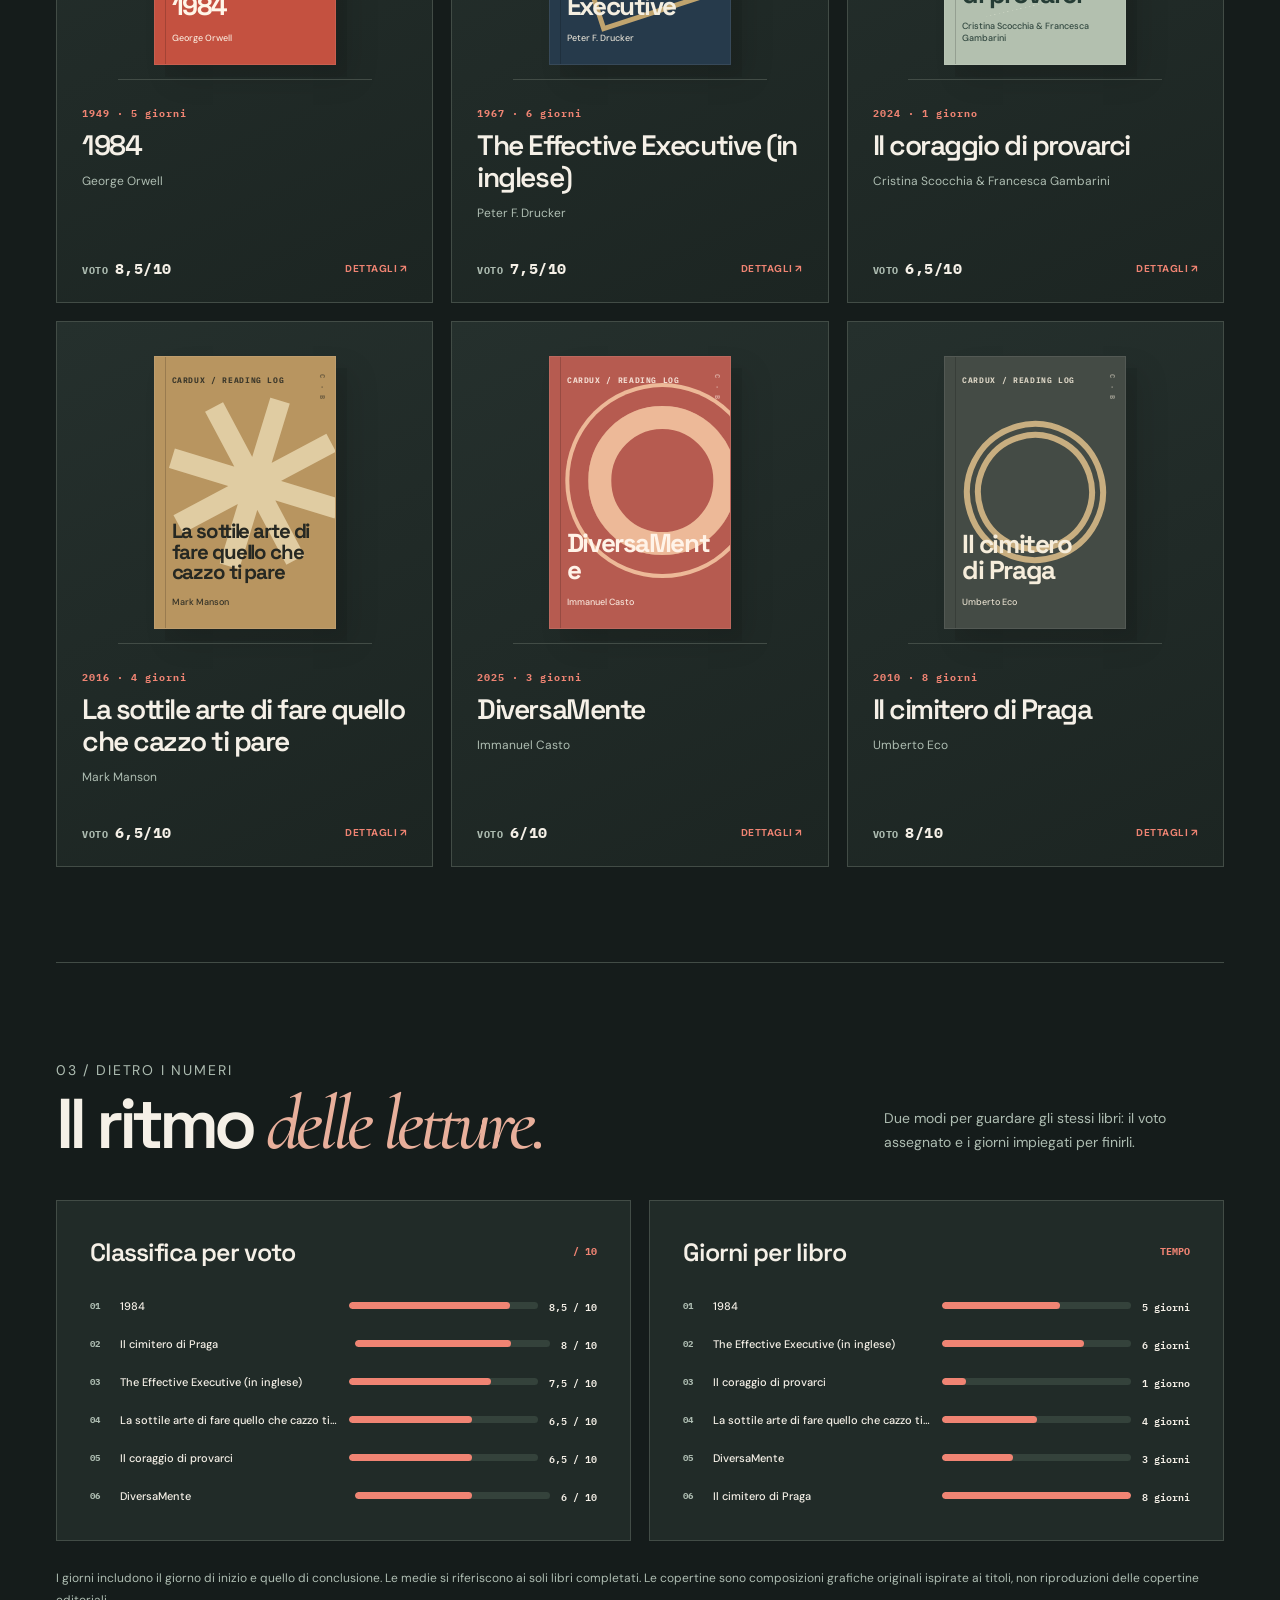
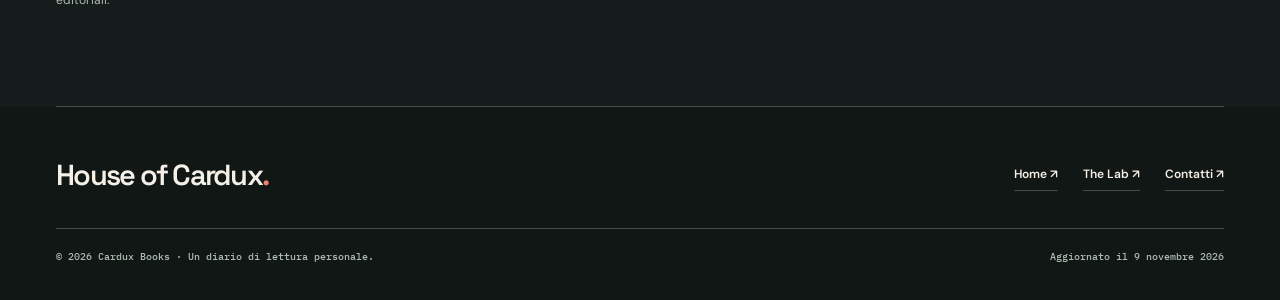
==== commit e99e55b8: "Simplify After Hours navigation and add Cardux Books favicon" ====
--- a/index.html
+++ b/index.html
@@ -5,6 +5,7 @@
   <meta charset="utf-8">
   <meta name="viewport" content="width=device-width, initial-scale=1">
   <link rel="canonical" href="https://hellocardux.github.io/books-library/">
+  <link rel="icon" type="image/svg+xml" href="./favicon.svg">
   <meta name="theme-color" content="#151c1b">
   <meta name="description" content="Cardux Books, un diario personale di lettura: libri Kindle, date, voti e statistiche.">
   <link rel="preconnect" href="https://fonts.googleapis.com">
@@ -20,7 +21,7 @@
     <nav class="header-nav" aria-label="Navigazione">
       <a class="desktop-link" href="#library">Libri</a>
       <a class="desktop-link" href="#numbers">Statistiche</a>
-      <a class="switch-theme" href="./stage/reading-room.html">Concept 02 / Reading Room <span aria-hidden="true">↗</span></a>
+
     </nav>
   </header>
   <main id="main">
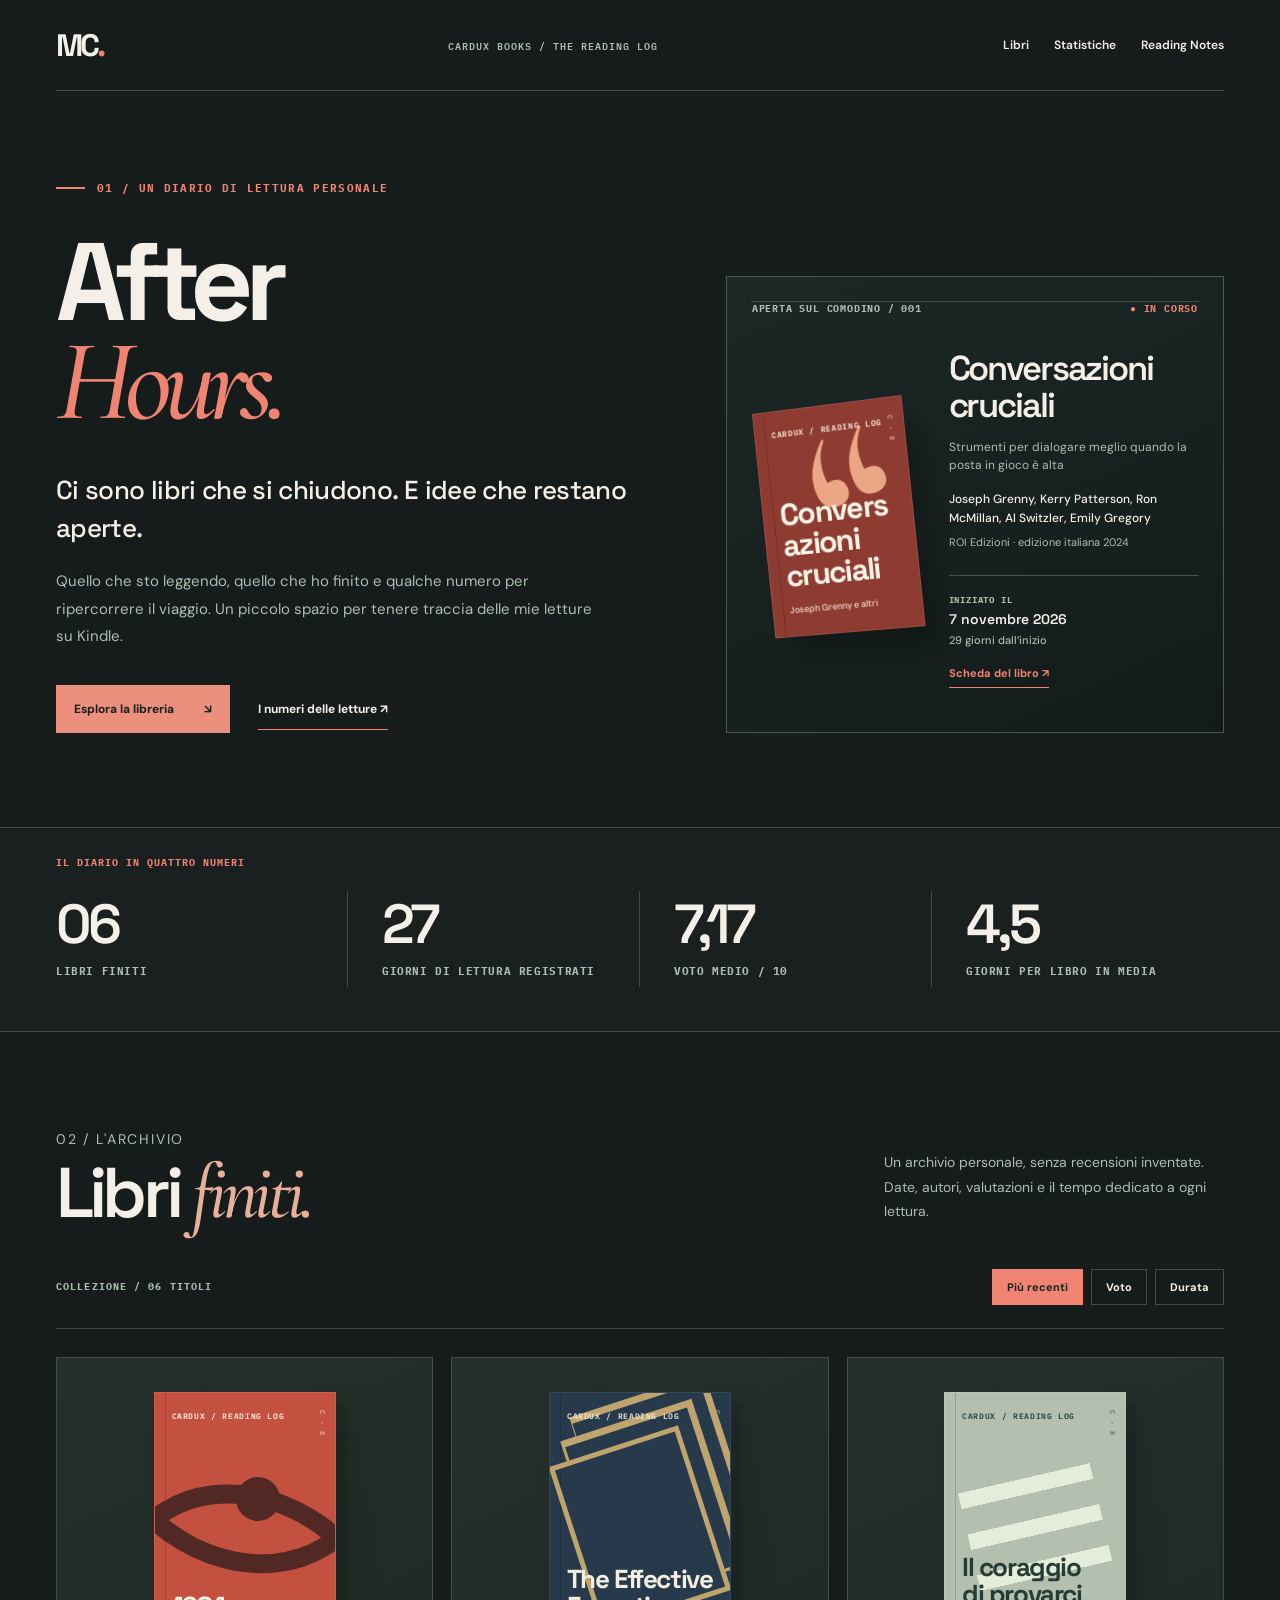
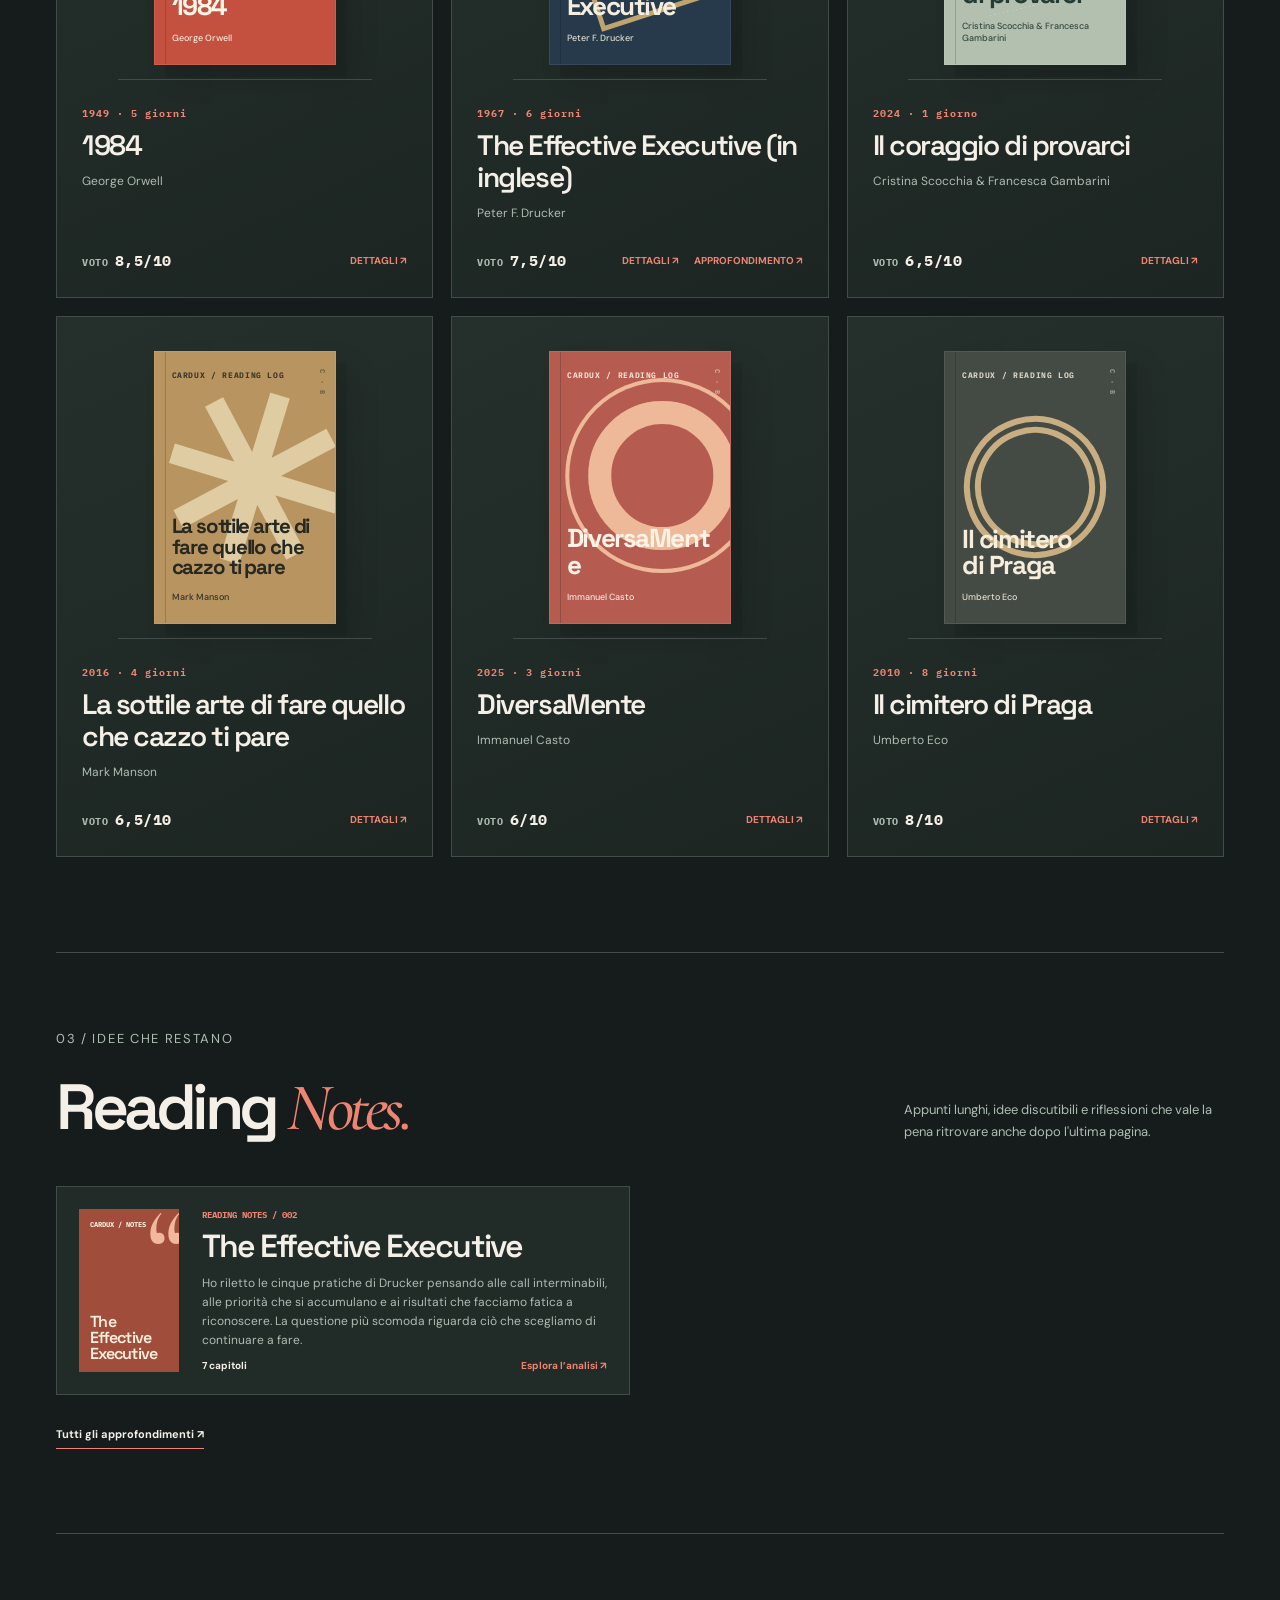
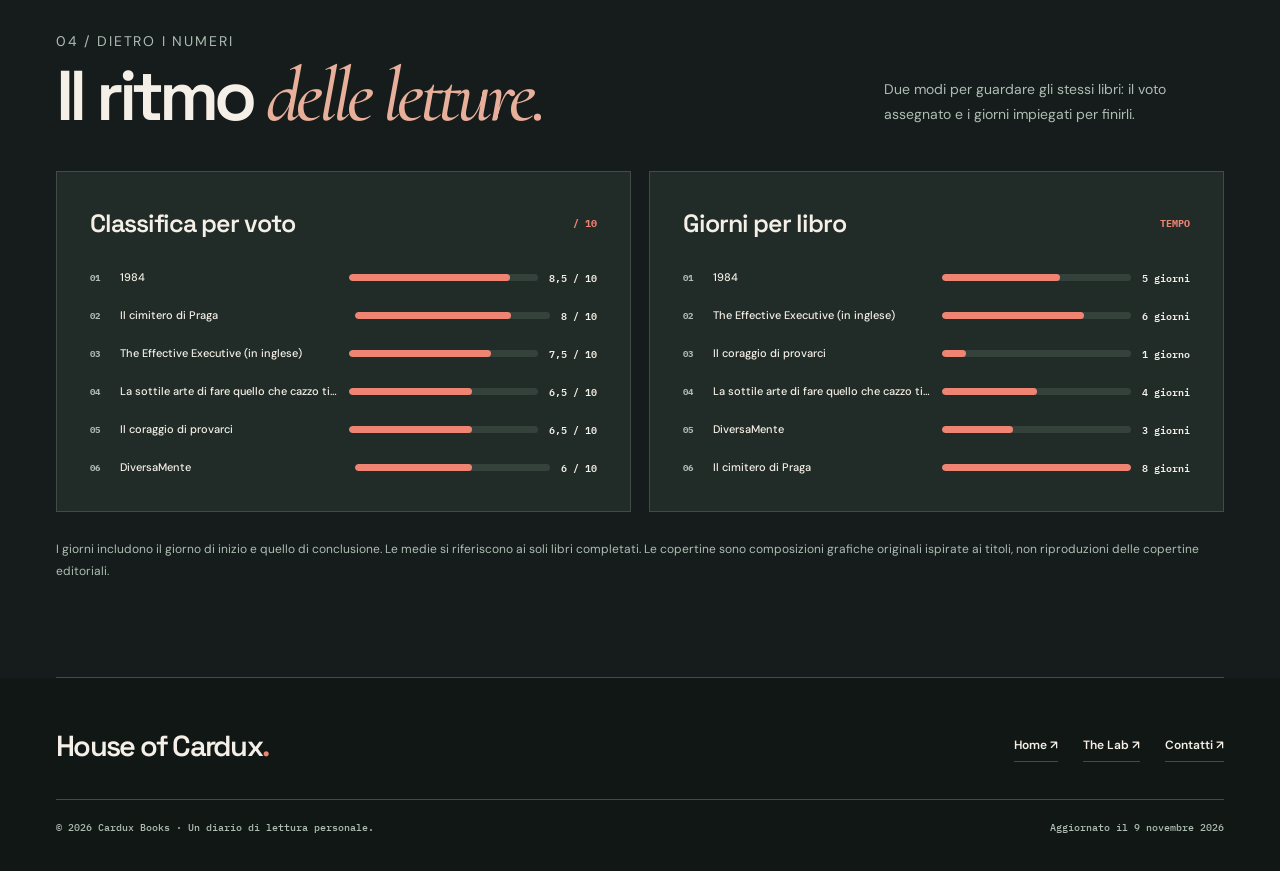
==== commit 6a16d2d0: "feat(cardux-books): publish Reading Notes entry and Drucker card link" ====
--- a/index.html
+++ b/index.html
@@ -12,6 +12,7 @@
   <link rel="preconnect" href="https://fonts.gstatic.com" crossorigin>
   <link href="https://fonts.googleapis.com/css2?family=Cormorant+Garamond:ital,wght@0,500;0,600;1,500;1,600&family=DM+Sans:wght@400;500;600;700&family=IBM+Plex+Mono:wght@400;500;600;700&family=Space+Grotesk:wght@400;500;600;700&display=swap" rel="stylesheet">
   <link rel="stylesheet" href="./stage/styles.css">
+  <link rel="stylesheet" href="./insights/assets/preview-home.css">
 </head>
 <body class="theme-night">
   <a class="skip" href="#main">Vai al contenuto</a>
@@ -21,6 +22,7 @@
     <nav class="header-nav" aria-label="Navigazione">
       <a class="desktop-link" href="#library">Libri</a>
       <a class="desktop-link" href="#numbers">Statistiche</a>
+      <a class="desktop-link" href="#reading-notes">Reading Notes</a>
 
     </nav>
   </header>
@@ -70,9 +72,19 @@
     </div>
     <div class="book-grid" id="book-grid" aria-label="Libri completati"></div>
   </section>
+  <section class="reading-notes-preview wrap" id="reading-notes" aria-labelledby="notes-title">
+    <div class="notes-heading">
+      <div><p class="section-eyebrow">03 / IDEE CHE RESTANO</p><h2 id="notes-title">Reading <em>Notes.</em></h2></div>
+      <p>Appunti lunghi, idee discutibili e riflessioni che vale la pena ritrovare anche dopo l'ultima pagina.</p>
+    </div>
+    <div class="directory-grid" data-insights-list data-catalog="./insights/catalog.json" data-prefix="./insights/">
+      <a class="note-card" href="./insights/effective-executive/"><div class="note-cover"><small>CARDUX / NOTES</small><strong>The Effective Executive</strong></div><div class="note-info"><span class="tag">READING NOTES / 002</span><h3>The Effective Executive</h3><p>Tempo, contributo, persone e decisioni viste dal lato meno comodo della vita aziendale.</p><div class="card-foot"><span>7 capitoli</span><b>Leggi le note ↗</b></div></div></a>
+    </div>
+    <div style="margin-top:27px"><a class="notes-all" href="./insights/">Tutti gli approfondimenti ↗</a></div>
+  </section>
   <section class="section wrap" id="numbers" aria-labelledby="numbers-title">
     <div class="section-head">
-      <div><p class="section-eyebrow">03 / DIETRO I NUMERI</p><h2 id="numbers-title">Il ritmo <em>delle letture.</em></h2></div>
+      <div><p class="section-eyebrow">04 / DIETRO I NUMERI</p><h2 id="numbers-title">Il ritmo <em>delle letture.</em></h2></div>
       <p>Due modi per guardare gli stessi libri: il voto assegnato e i giorni impiegati per finirli.</p>
     </div>
     <div class="charts-grid">
@@ -118,6 +130,7 @@
     </div>
   </dialog>
   <script src="./stage/library-data.js"></script>
-  <script src="./stage/app.js"></script>
+  <script src="./insights/assets/home.js"></script>
+  <script src="./insights/assets/catalog.js"></script>
 </body>
 </html>
--- a/insights/assets/preview-home.css
+++ b/insights/assets/preview-home.css
@@ -0,0 +1,36 @@
+
+.reading-notes-preview{padding:75px 0 90px;border-bottom:1px solid var(--line)}
+.reading-notes-preview .notes-heading{display:flex;align-items:end;justify-content:space-between;gap:20px;margin-bottom:30px}
+.reading-notes-preview .notes-heading h2{font:600 clamp(42px,5vw,72px)/1.01 var(--display);letter-spacing:-.07em;margin:8px 0}
+.reading-notes-preview .notes-heading h2 em{font:italic 500 1.05em var(--serif);color:var(--accent)}
+.reading-notes-preview .notes-heading p{max-width:320px;color:var(--muted);font:400 13px/1.7 var(--sans)}
+.reading-notes-preview .directory-grid{display:grid;grid-template-columns:repeat(2,minmax(0,1fr));gap:20px}
+.reading-notes-preview .note-card{display:grid;grid-template-columns:100px 1fr;gap:23px;border:1px solid var(--line);background:var(--panel);padding:22px;min-height:200px;transition:border-color .2s,transform .2s}
+.reading-notes-preview .note-card:hover{border-color:var(--accent);transform:translateY(-3px)}
+.reading-notes-preview .note-cover{background:#a14d3c;position:relative;overflow:hidden;min-height:155px;color:#fff1e0;padding:11px;display:flex;flex-direction:column;justify-content:space-between}
+.reading-notes-preview .note-cover::before{content:'“';position:absolute;right:-7px;top:-16px;font:600 110px/1 var(--serif);color:#f3b79b}
+.reading-notes-preview .note-cover small{font:700 7px var(--mono);z-index:2}
+.reading-notes-preview .note-cover strong{font:600 16px/.98 var(--display);letter-spacing:-.045em;z-index:2}
+.reading-notes-preview .note-info{display:flex;flex-direction:column;gap:9px}
+.reading-notes-preview .note-info .tag{font:700 9px var(--mono);color:var(--accent)}
+.reading-notes-preview .note-info h3{font:600 clamp(21px,2.8vw,32px)/1.11 var(--display);letter-spacing:-.06em;margin:0}
+.reading-notes-preview .note-info p{color:var(--muted);font:400 12px/1.6 var(--sans);margin:0}
+.reading-notes-preview .note-info .card-foot{display:flex;justify-content:space-between;gap:9px;margin-top:auto;font:700 10px var(--sans)}
+.reading-notes-preview .note-info .card-foot b{color:var(--accent)}
+.stage-insight-link{display:inline-block;border-bottom:1px solid var(--accent);font:700 11px var(--sans);color:var(--accent);padding-bottom:7px;margin-top:11px}
+.stage-insight-link:hover{color:var(--fg)}
+.reading-notes-preview .notes-all{font:700 11px var(--sans);border-bottom:1px solid var(--accent);padding-bottom:7px}
+@media(max-width:900px){.reading-notes-preview .directory-grid{grid-template-columns:1fr}}@media(max-width:600px){.reading-notes-preview .notes-heading{display:block}.reading-notes-preview .note-card{grid-template-columns:85px 1fr;gap:13px;padding:15px}.reading-notes-preview .notes-heading p{margin:15px 0}.reading-notes-preview .note-cover{min-height:155px}.reading-notes-preview .note-info h3{font-size:20px}}
+
+
+/* Stage-only book card controls: separate buttons and links, never nested. */
+.book-card-main{display:flex;flex:1;flex-direction:column;align-items:stretch;min-width:0;width:100%;background:none;border:0;color:inherit;text-align:left;padding:0;font:inherit;cursor:pointer}
+.book-card-main:focus-visible,.book-actions .book-action:focus-visible{outline:2px solid var(--accent);outline-offset:4px}
+.book-card .book-info{flex:1}
+.book-card .book-end{flex-wrap:wrap;align-items:center;row-gap:12px}
+.book-card .book-actions{display:flex;align-items:center;justify-content:flex-end;flex-wrap:wrap;gap:8px 15px}
+.book-card .book-action{display:inline-flex;align-items:center;border:0;background:none;padding:5px 0;margin:0;color:var(--accent);font:700 10px/1.4 var(--sans);letter-spacing:0;white-space:nowrap;text-align:left;text-decoration:none;cursor:pointer}
+.book-card .book-action:hover{color:var(--fg);text-decoration:underline;text-underline-offset:4px}
+.book-card .book-insight{color:var(--accent)}
+.stage-insight-link{padding:9px 0;font-size:12px;margin-top:20px}
+@media(max-width:1180px){.book-card .book-end{align-items:flex-start;flex-direction:column}.book-card .book-actions{justify-content:flex-start}}
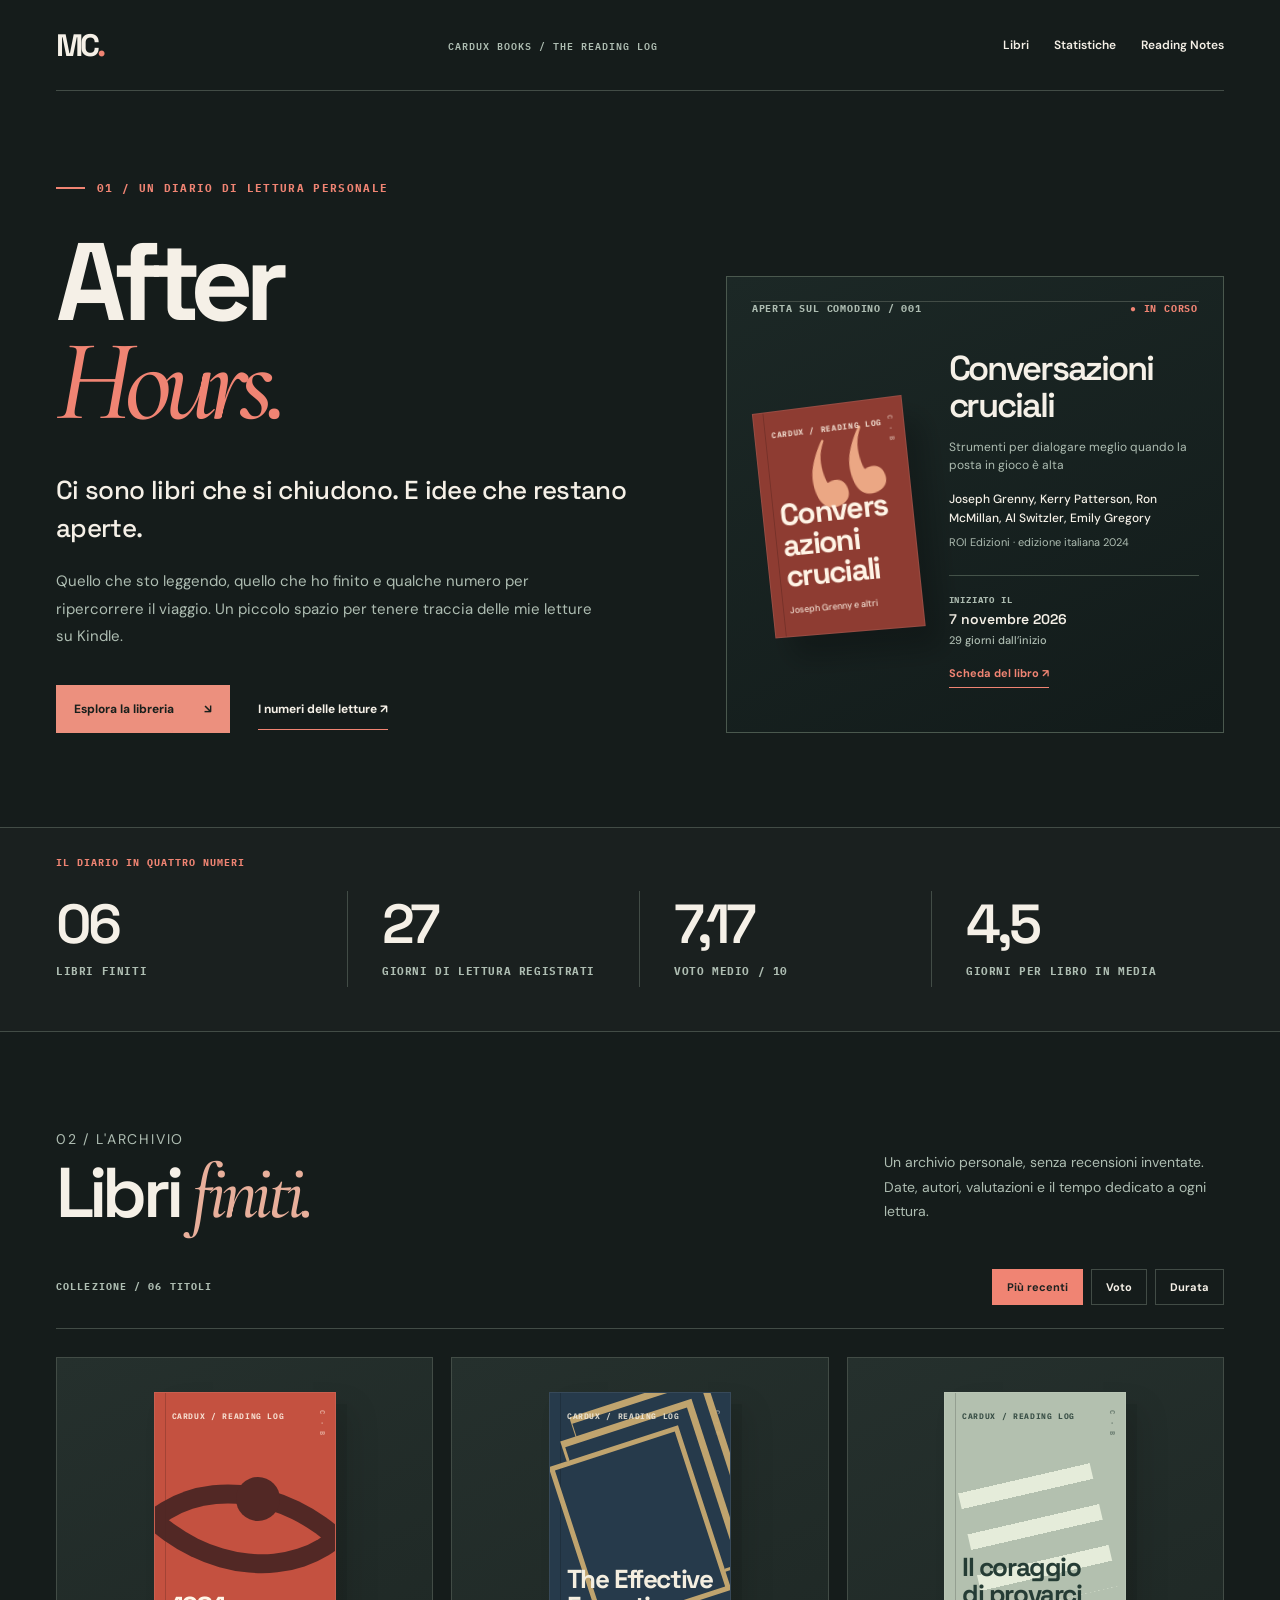
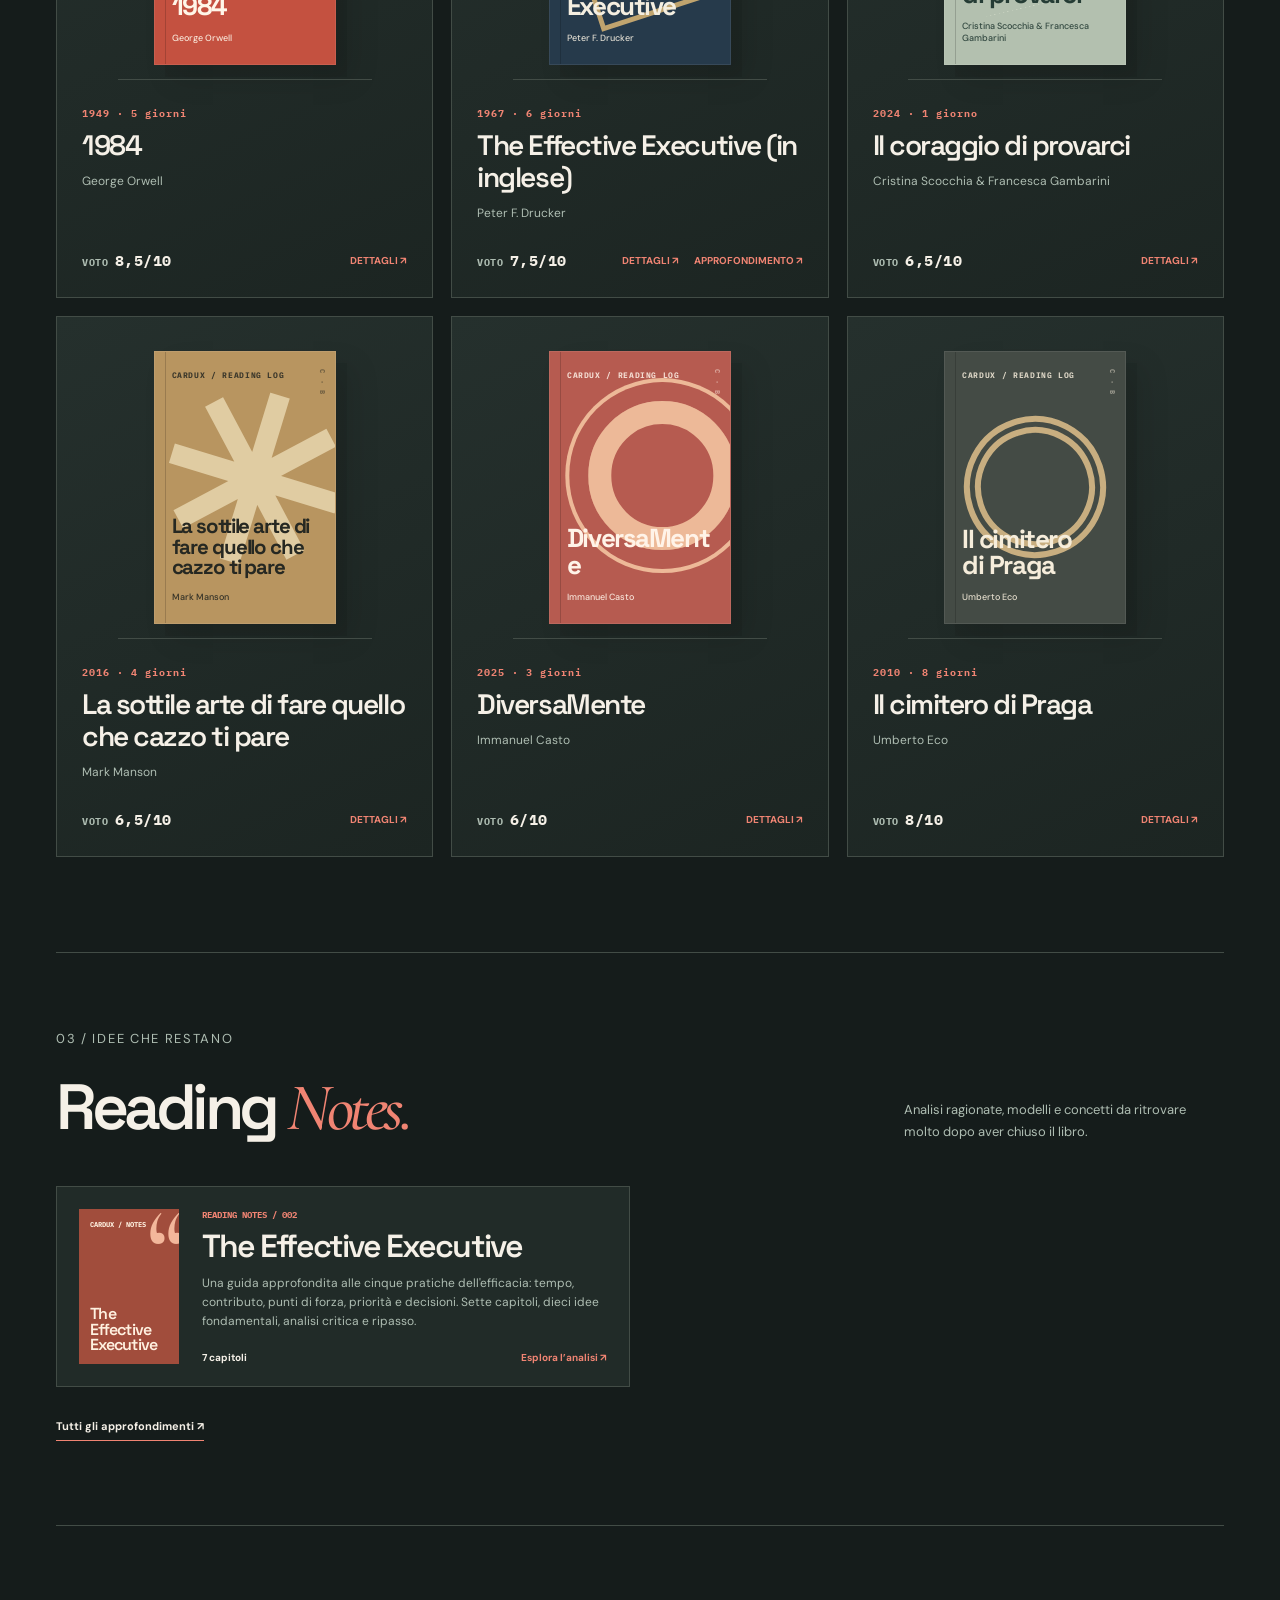
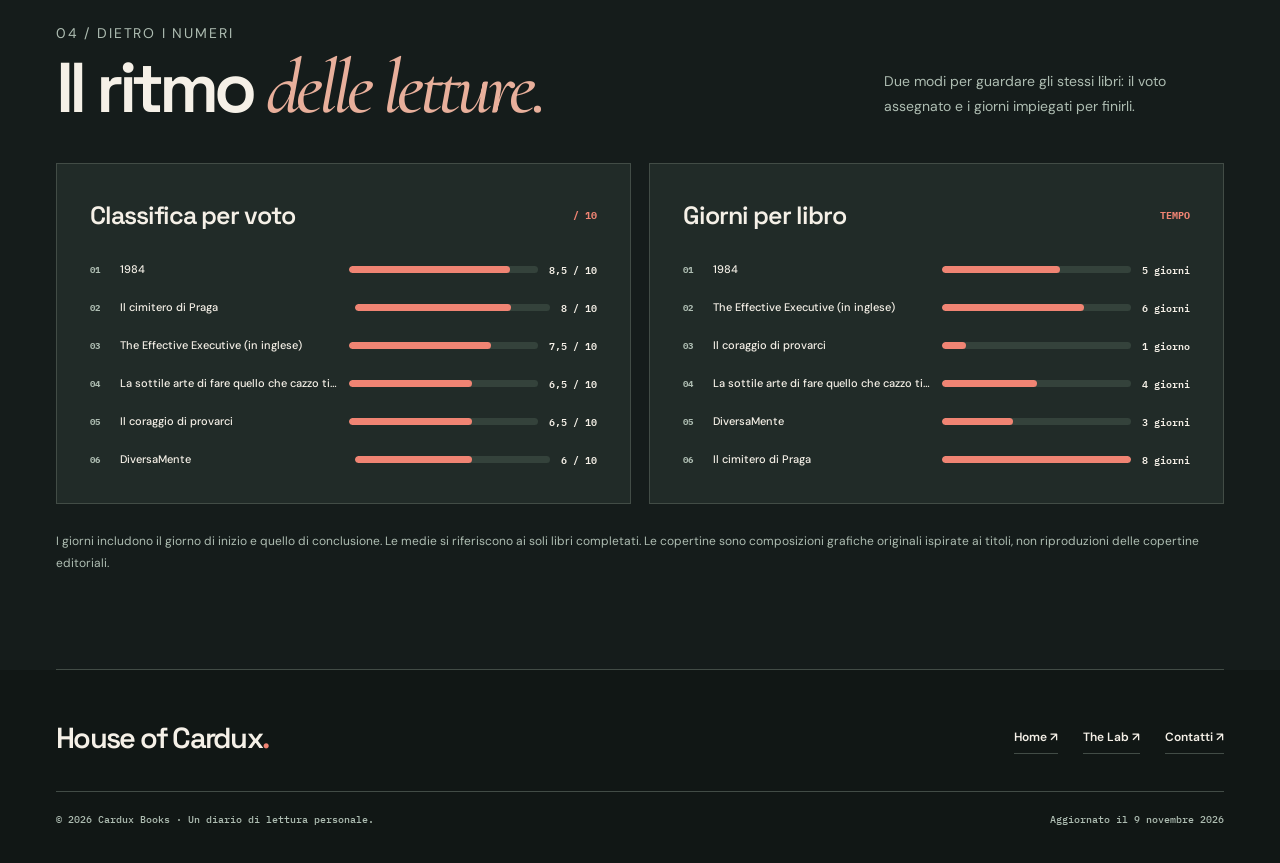
==== commit 4a86dfcc: "fix(cardux-books): restore scholarly Reading Notes descriptions" ====
--- a/index.html
+++ b/index.html
@@ -75,10 +75,10 @@
   <section class="reading-notes-preview wrap" id="reading-notes" aria-labelledby="notes-title">
     <div class="notes-heading">
       <div><p class="section-eyebrow">03 / IDEE CHE RESTANO</p><h2 id="notes-title">Reading <em>Notes.</em></h2></div>
-      <p>Appunti lunghi, idee discutibili e riflessioni che vale la pena ritrovare anche dopo l'ultima pagina.</p>
+      <p>Analisi ragionate, modelli e concetti da ritrovare molto dopo aver chiuso il libro.</p>
     </div>
     <div class="directory-grid" data-insights-list data-catalog="./insights/catalog.json" data-prefix="./insights/">
-      <a class="note-card" href="./insights/effective-executive/"><div class="note-cover"><small>CARDUX / NOTES</small><strong>The Effective Executive</strong></div><div class="note-info"><span class="tag">READING NOTES / 002</span><h3>The Effective Executive</h3><p>Tempo, contributo, persone e decisioni viste dal lato meno comodo della vita aziendale.</p><div class="card-foot"><span>7 capitoli</span><b>Leggi le note ↗</b></div></div></a>
+      <a class="note-card" href="./insights/effective-executive/"><div class="note-cover"><small>CARDUX / NOTES</small><strong>The Effective Executive</strong></div><div class="note-info"><span class="tag">READING NOTES / 002</span><h3>The Effective Executive</h3><p>Analisi integrale dei sette capitoli, idee fondamentali, modelli decisionali e strumenti di ripasso.</p><div class="card-foot"><span>7 capitoli</span><b>Esplora l'analisi ↗</b></div></div></a>
     </div>
     <div style="margin-top:27px"><a class="notes-all" href="./insights/">Tutti gli approfondimenti ↗</a></div>
   </section>
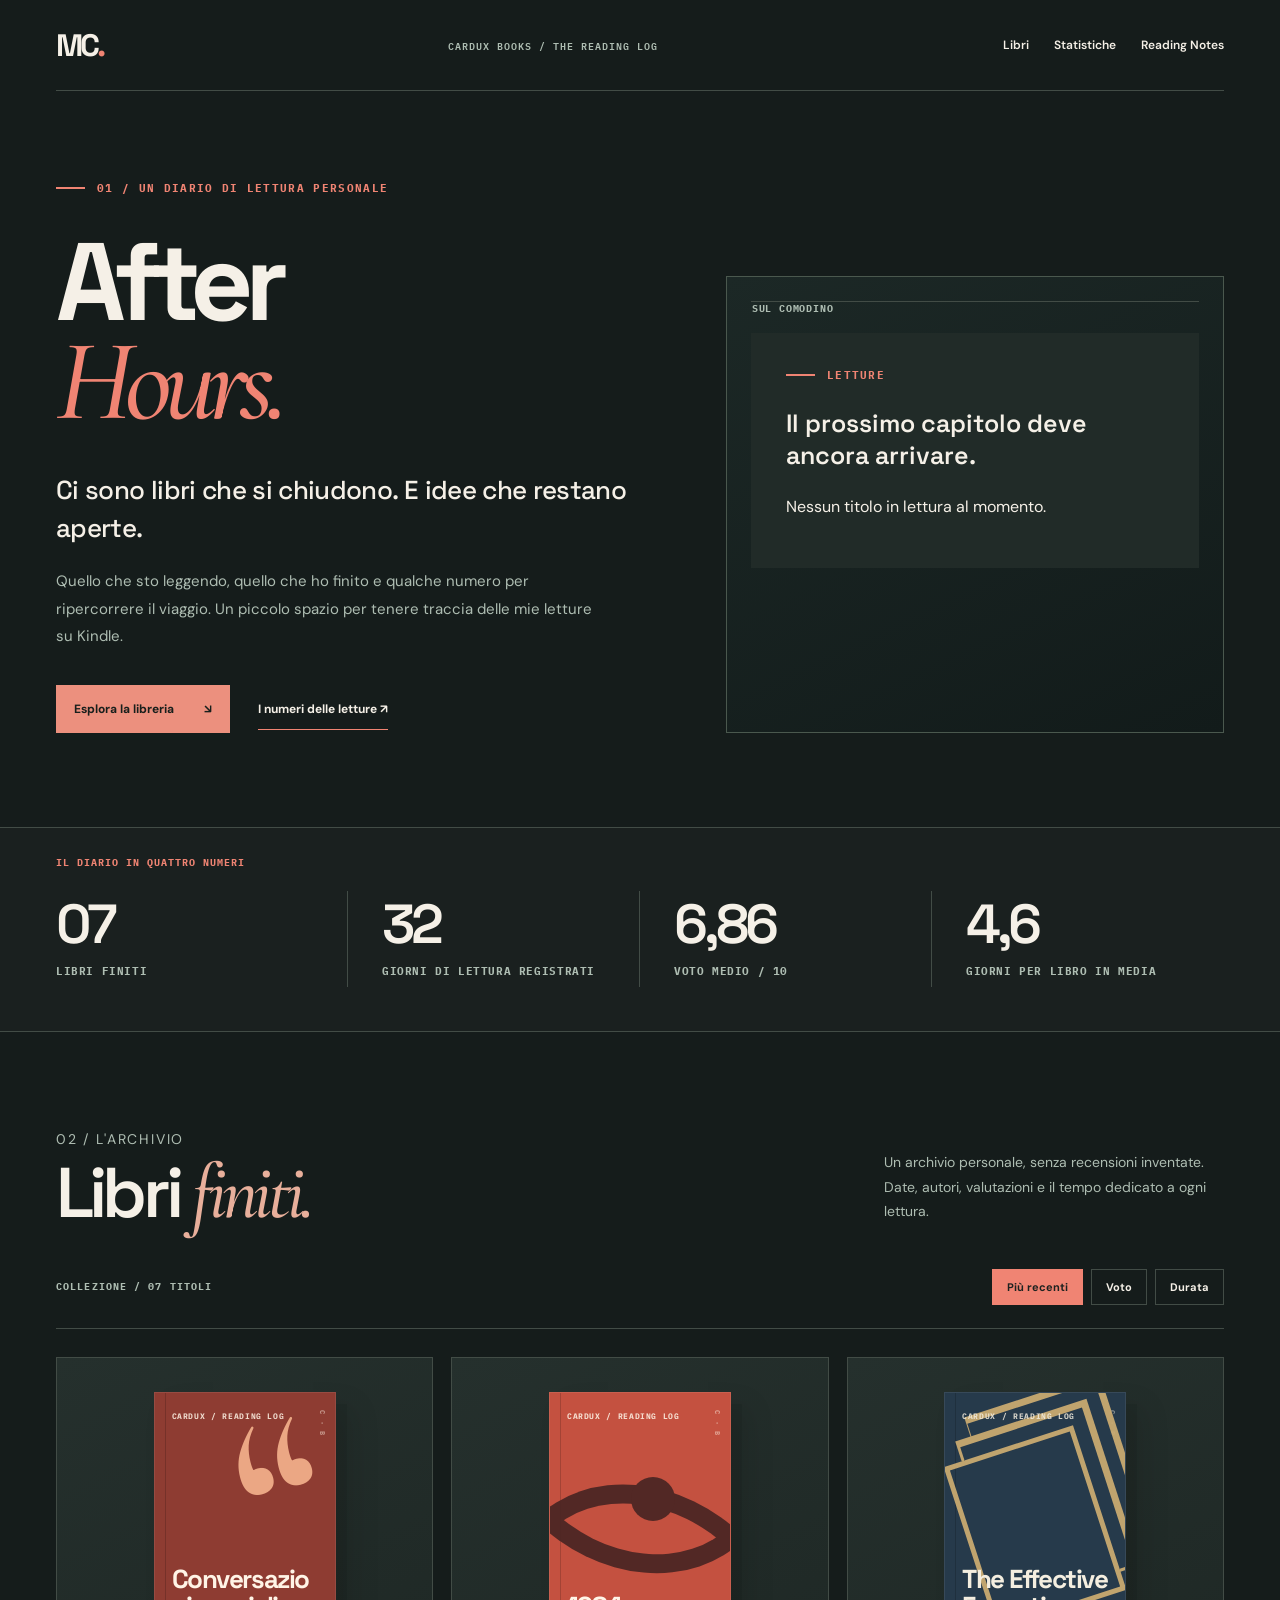
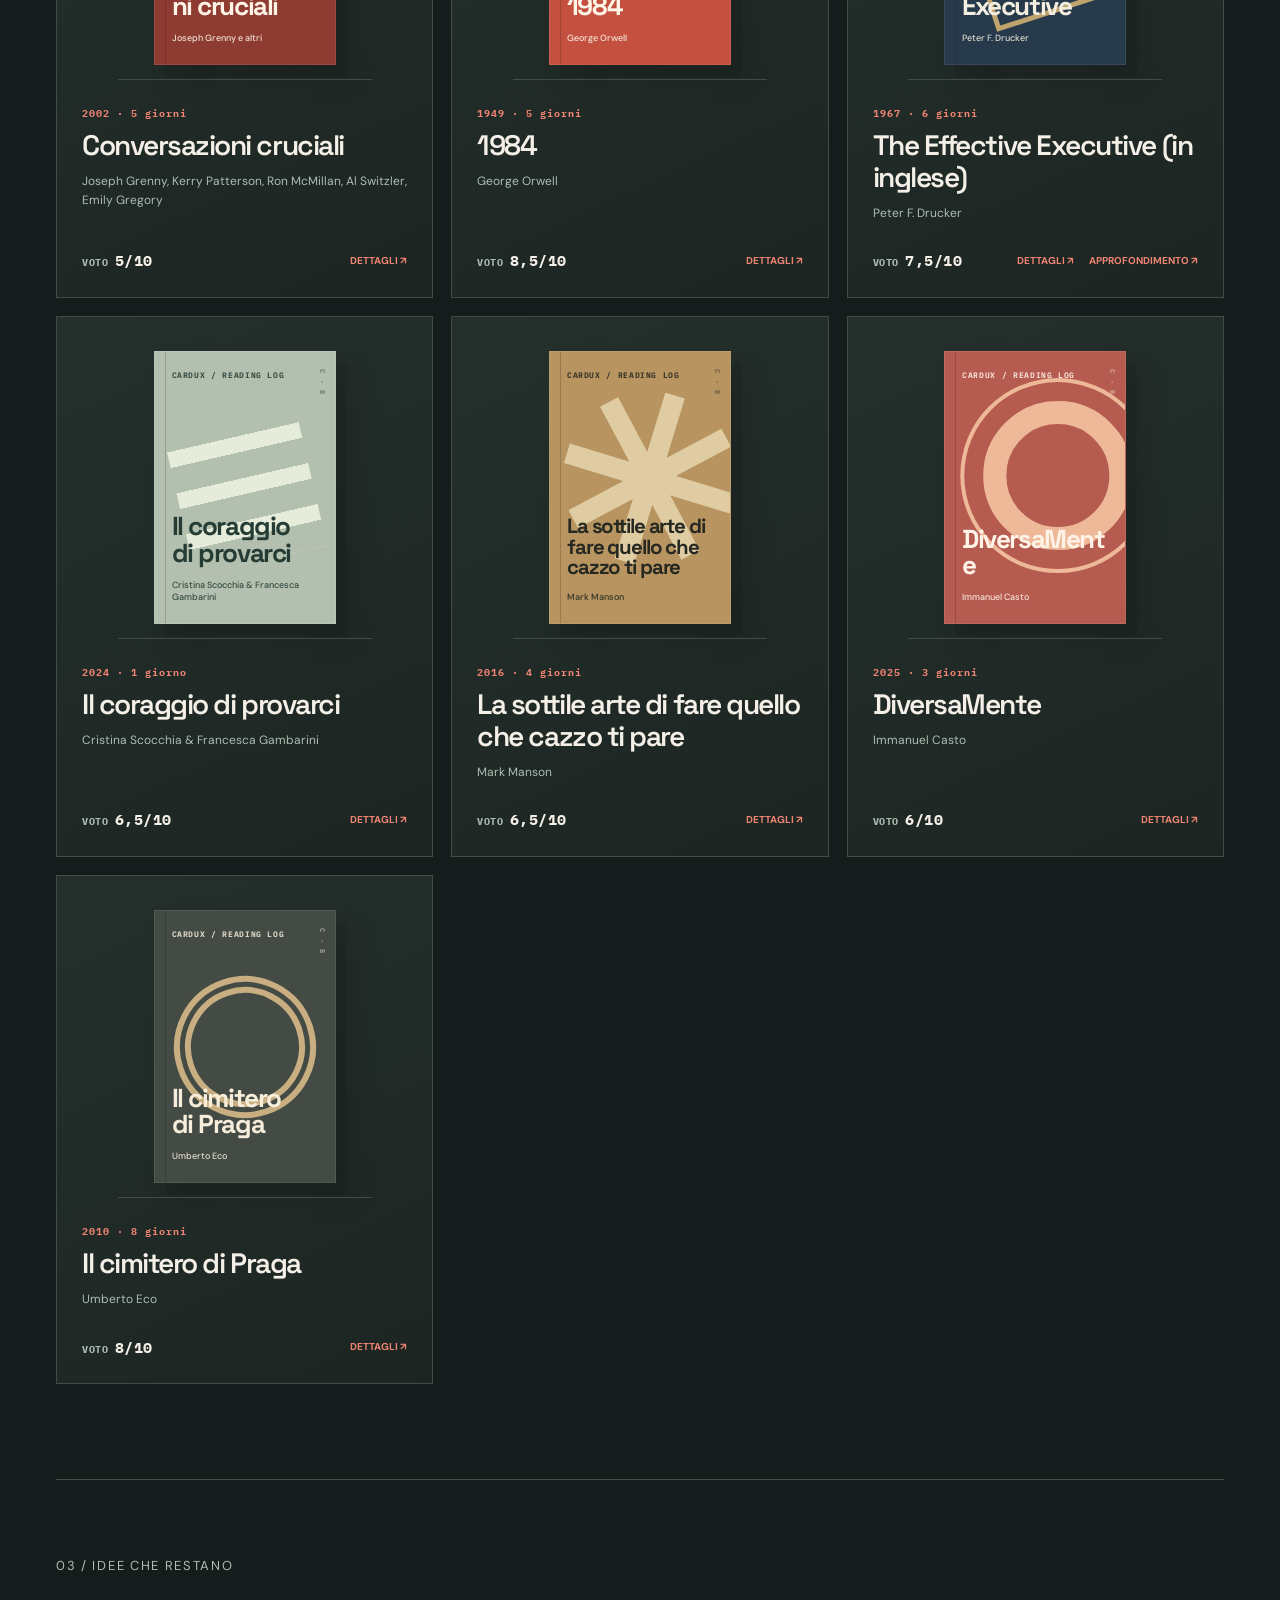
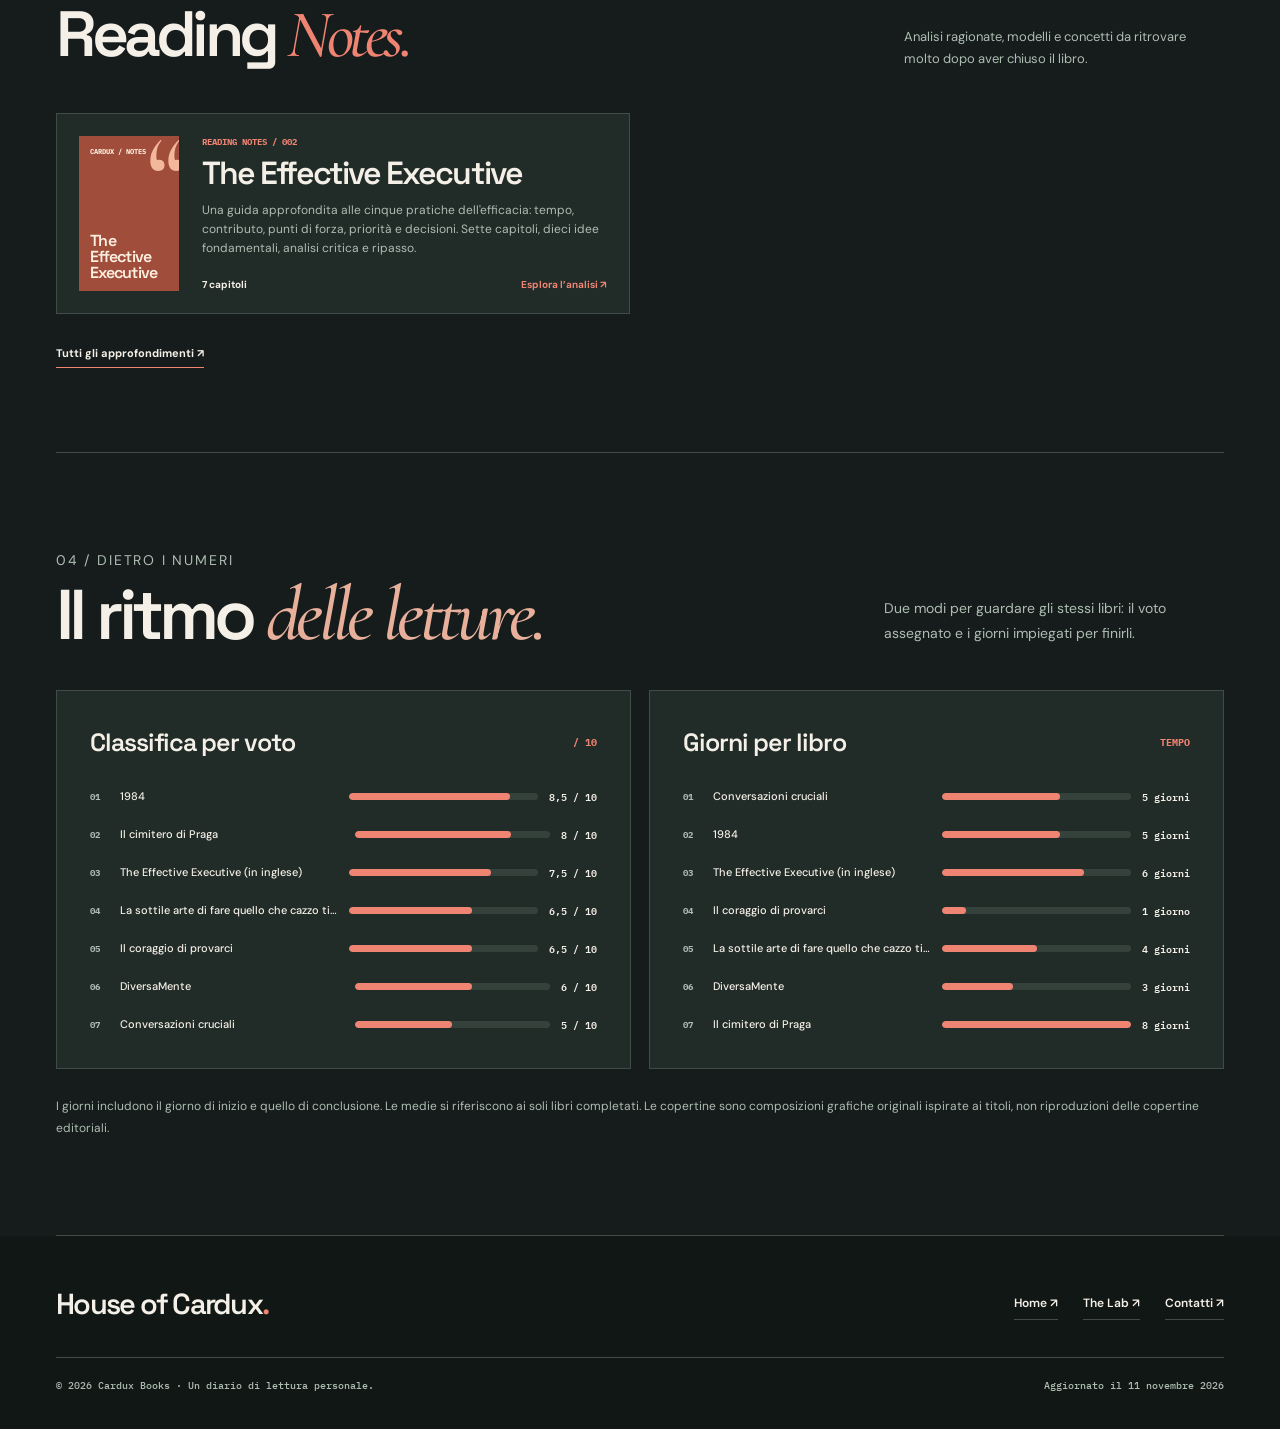
==== commit 1735e7ef: "Mark Crucial Conversations completed on November 11 with rating 5/10 and empty reading shelf" ====
--- a/index.html
+++ b/index.html
@@ -39,7 +39,7 @@
         </div>
       </div>
       <aside class="hero-aside" aria-label="Libro attualmente in lettura">
-        <div class="top-rail"><span>APERTA SUL COMODINO / 001</span><span class="signal">● IN CORSO</span></div>
+        <div class="top-rail"><span>SUL COMODINO</span></div>
         <div id="reading-panel" aria-live="polite">
         <div class="reading-empty"><p>Caricamento della lettura in corso…</p></div>
       </div>
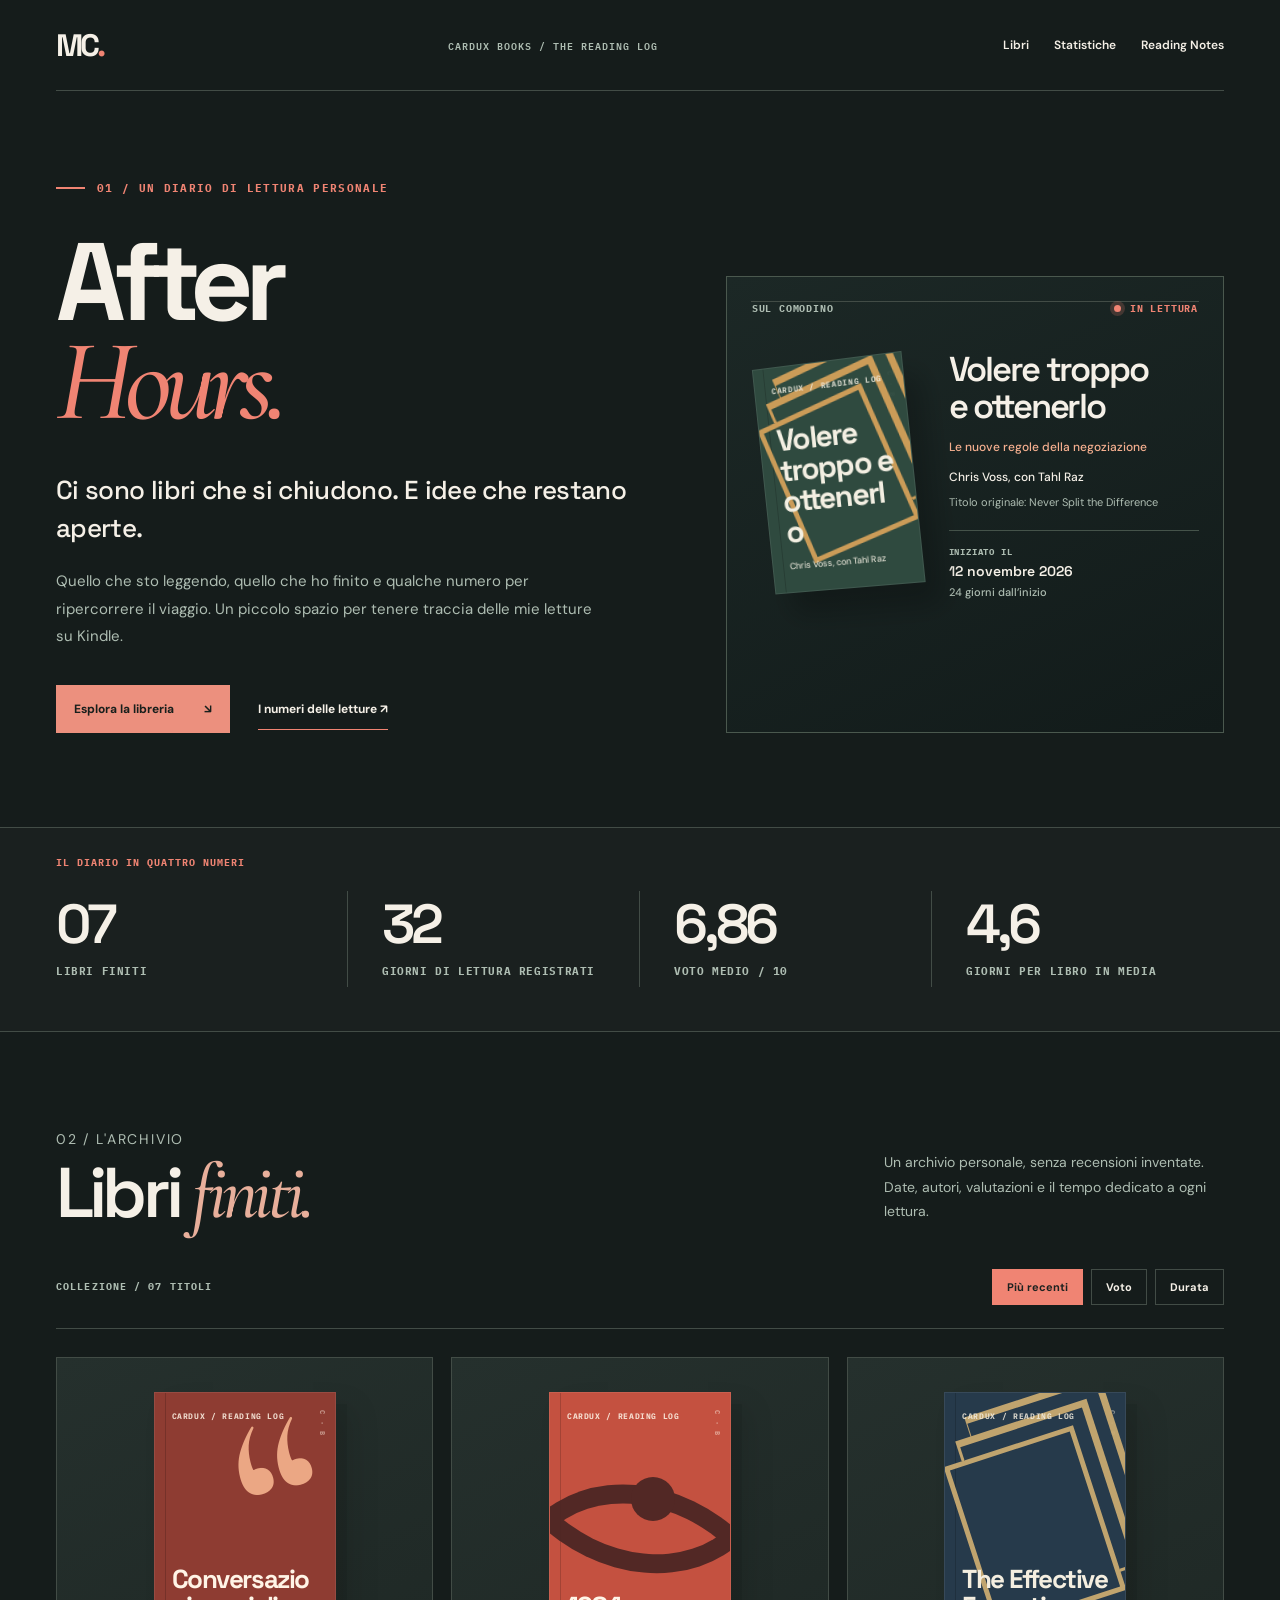
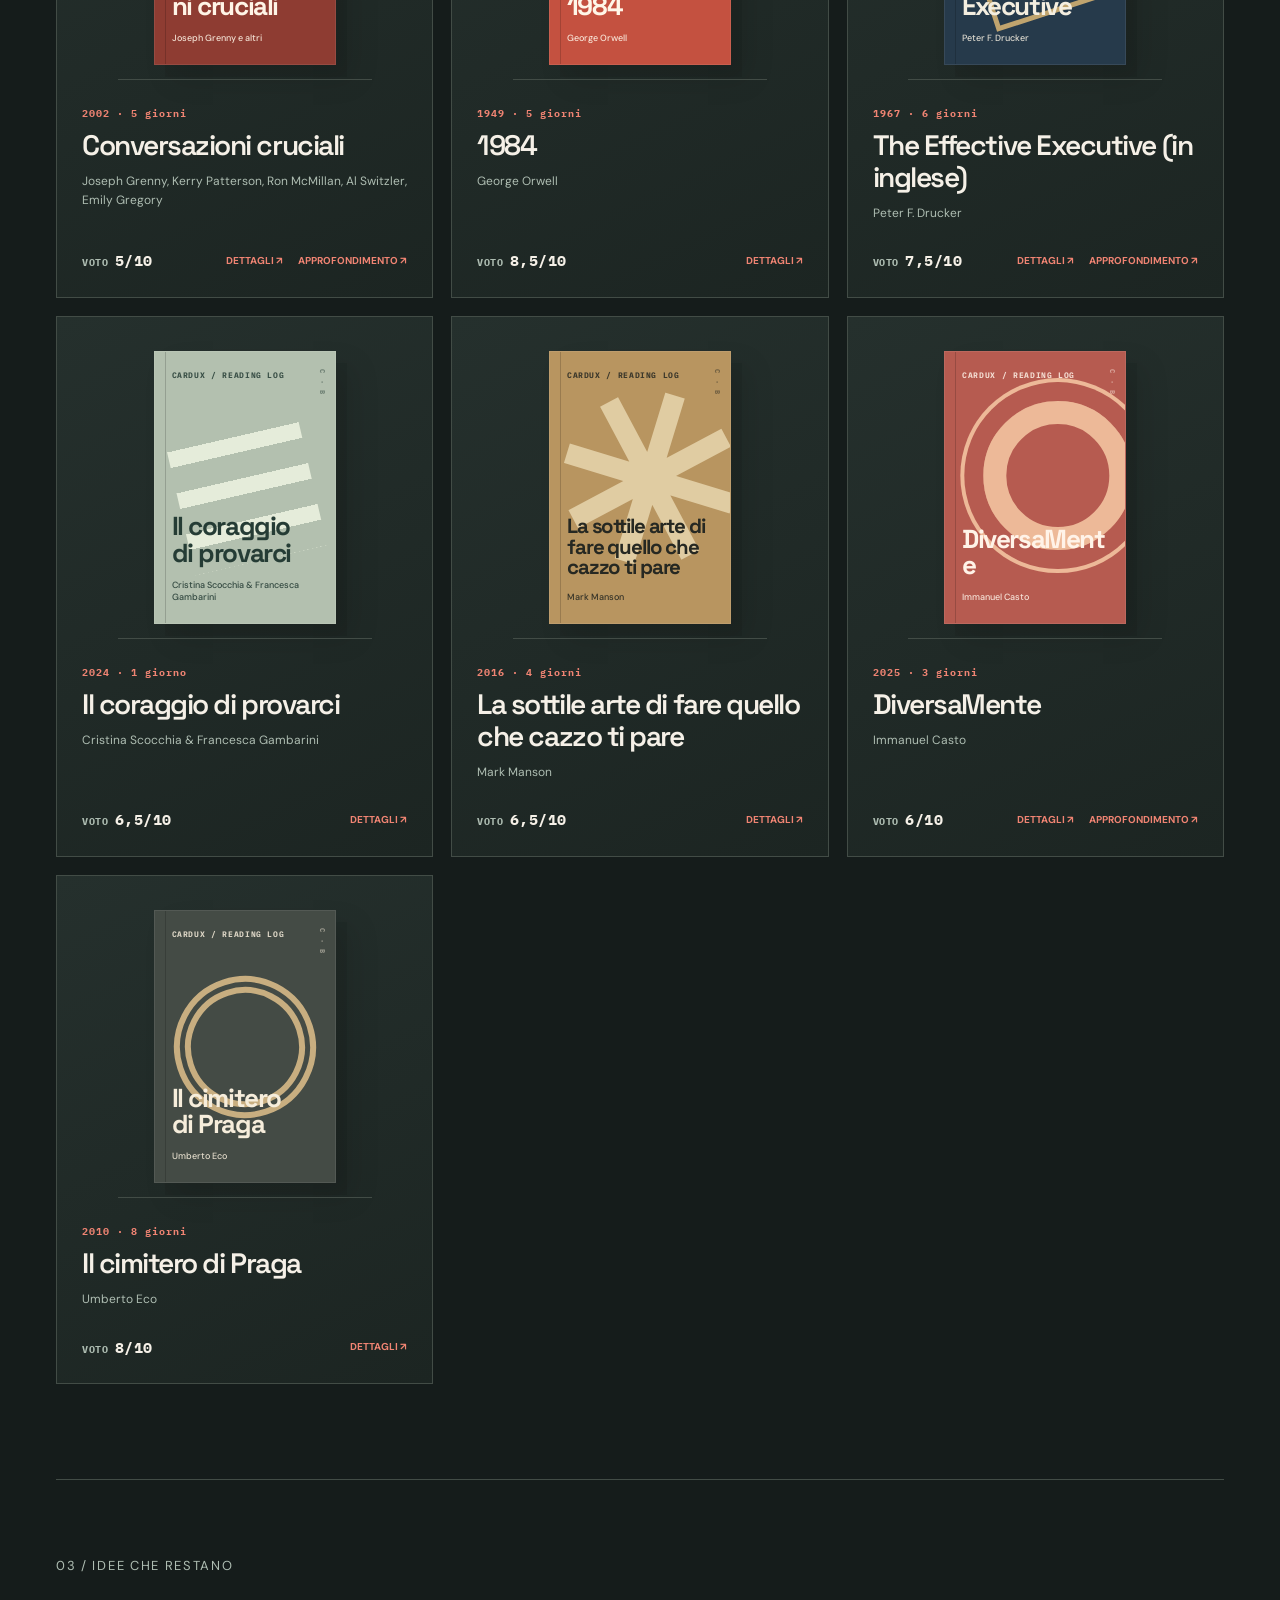
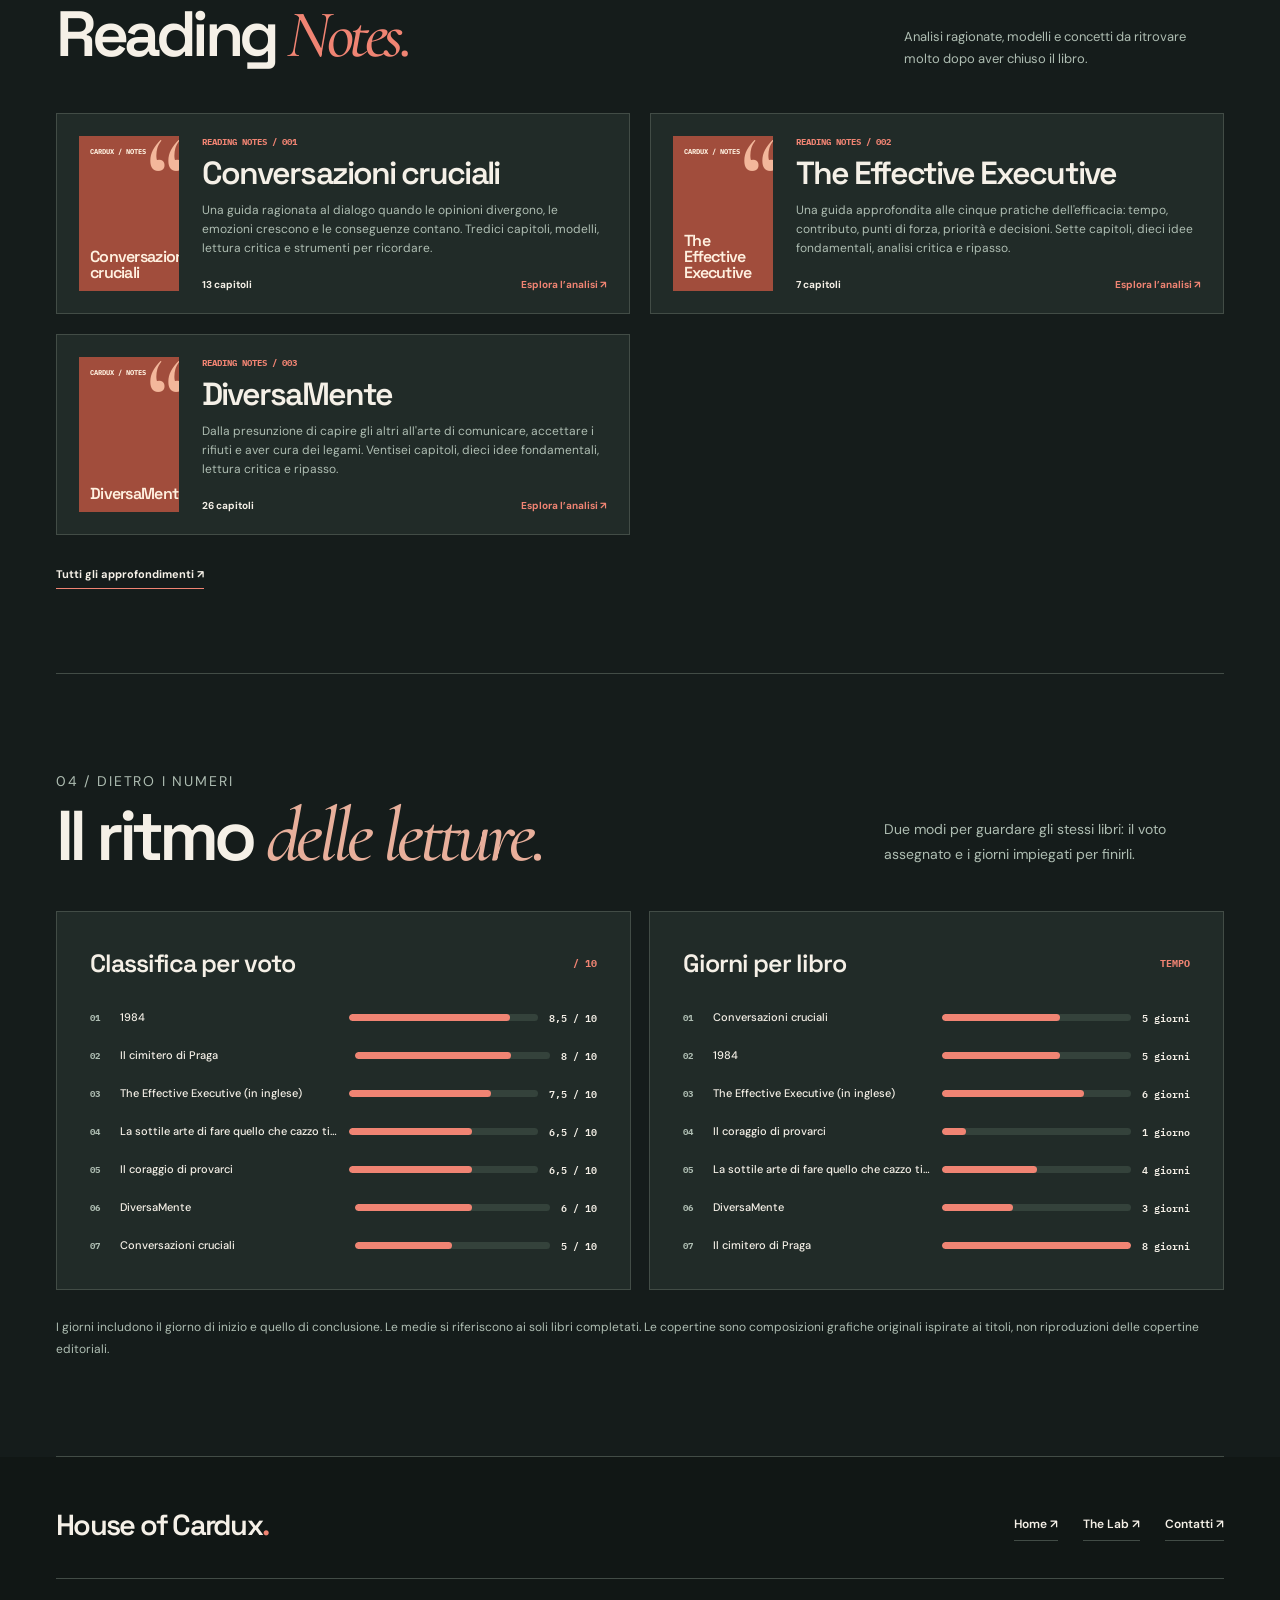
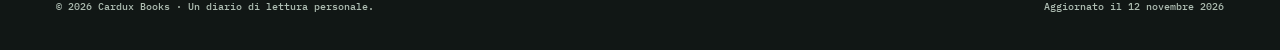
==== commit d7789aff: "Refine currently reading card in After Hours stage and production" ====
--- a/index.html
+++ b/index.html
@@ -39,7 +39,7 @@
         </div>
       </div>
       <aside class="hero-aside" aria-label="Libro attualmente in lettura">
-        <div class="top-rail"><span>SUL COMODINO</span></div>
+        <div class="top-rail"><span>SUL COMODINO</span><span class="signal"><span class="status-dot" aria-hidden="true"></span> IN LETTURA</span></div>
         <div id="reading-panel" aria-live="polite">
         <div class="reading-empty"><p>Caricamento della lettura in corso…</p></div>
       </div>
--- a/stage/styles.css
+++ b/stage/styles.css
@@ -35,20 +35,20 @@
 .line-link:hover{color:var(--accent)}
 .hero-aside{min-width:0;position:relative}
 .top-rail{display:flex;justify-content:space-between;gap:20px;align-items:center;border-top:1px solid var(--line);padding:15px 1px 18px;color:var(--muted);font:700 10px var(--mono);letter-spacing:.08em}
-.top-rail .signal{color:var(--accent);white-space:nowrap}
+.top-rail .signal{color:var(--accent);white-space:nowrap;display:inline-flex;align-items:center;gap:9px}
 #reading-panel{min-height:375px}
 .current-layout{display:grid;grid-template-columns:minmax(130px,.69fr) minmax(0,1fr);gap:25px;padding:30px 25px;background:var(--panel);border:1px solid var(--line);align-items:center}
 .current-cover{perspective:900px;align-self:center;padding:10px}
 .current-cover .book-cover{transform:rotate(-6deg) rotateY(-10deg);box-shadow:16px 23px 27px rgba(0,0,0,.24);transition:transform .28s}
 .current-cover:hover .book-cover{transform:rotate(-1deg) rotateY(0deg)}
 .current-info{min-width:0}
-.current-status{font:700 10px var(--mono);letter-spacing:.06em;color:var(--accent);display:flex;align-items:center;gap:9px;margin-bottom:18px}
 .status-dot{display:inline-block;width:7px;height:7px;border-radius:50%;background:var(--accent);box-shadow:0 0 0 4px color-mix(in srgb,var(--accent),transparent 80%);animation:breathe 2.7s ease-in-out infinite}
 .current-info h3{font:600 clamp(27px,2.7vw,40px)/1.08 var(--display);letter-spacing:-.062em;margin:0 0 13px;text-wrap:balance}
-.current-subtitle{font:400 12px/1.55 var(--sans);color:var(--muted);margin:0 0 15px}
-.current-author{font:500 12px/1.55 var(--sans);margin:0 0 6px}
+.current-subtitle{font:500 12px/1.5 var(--sans);color:var(--accent-light);margin:0 0 12px}
+.current-author{font:500 12px/1.55 var(--sans);margin:0 0 7px}
+.current-summary{font:400 12px/1.62 var(--sans);color:var(--muted);margin:12px 0 0;max-width:335px}
 .edition{font:400 11px/1.5 var(--sans);color:var(--muted);margin:7px 0}
-.reading-since{display:flex;flex-direction:column;gap:5px;margin-top:24px;padding-top:18px;border-top:1px solid var(--line)}
+.reading-since{display:flex;flex-direction:column;gap:5px;margin-top:19px;padding-top:15px;border-top:1px solid var(--line)}
 .reading-since span{font:700 9px var(--mono);color:var(--muted);letter-spacing:.09em}
 .reading-since strong{font:600 14px var(--display)}
 .reading-since small{font:500 11px var(--sans);color:var(--muted)}
@@ -234,6 +234,7 @@
   .current-cover{padding:3px}
   .current-info h3,.theme-room .current-info h3{font-size:clamp(23px,6vw,33px)}
   .current-subtitle{font-size:11px}
+  .current-summary{font-size:11px;line-height:1.55;margin-top:10px}
   .current-author,.edition{font-size:10px}
   .reading-since{margin-top:15px;padding-top:14px}
   .reading-since strong{font-size:12px}
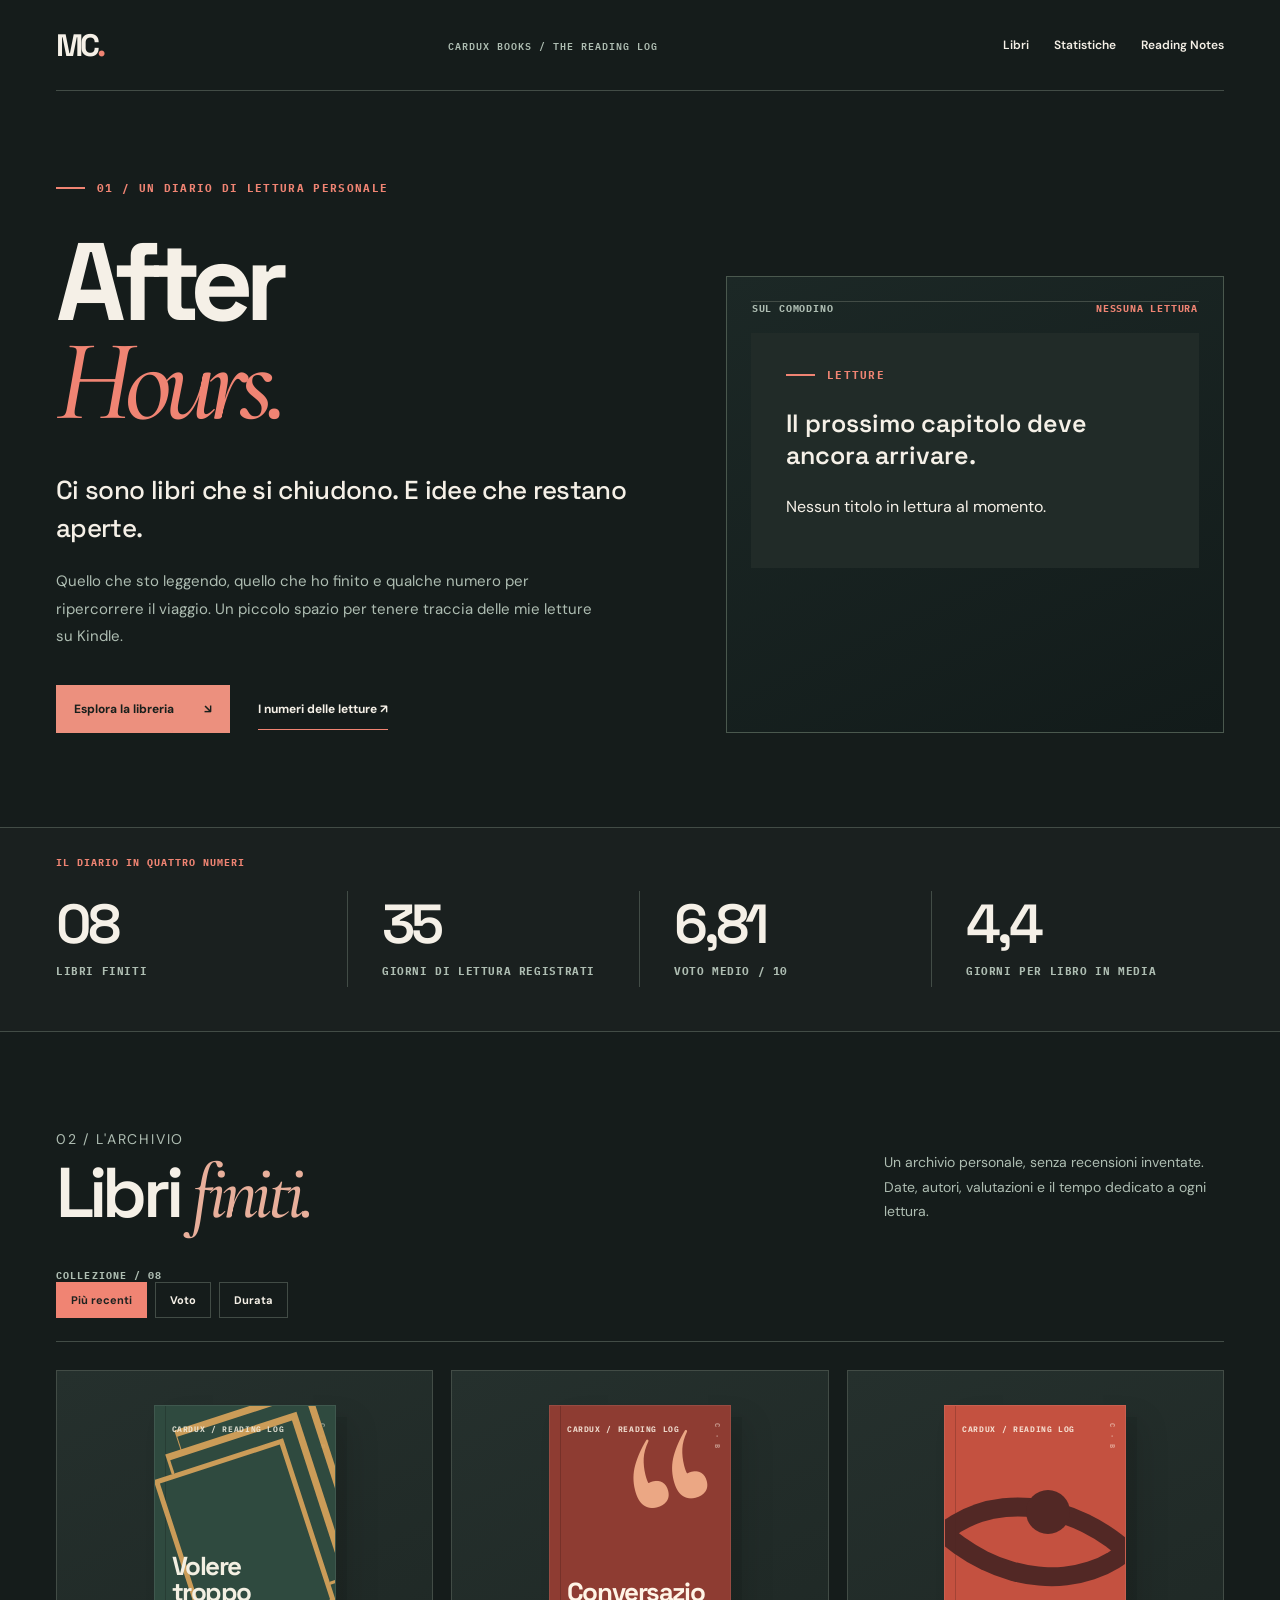
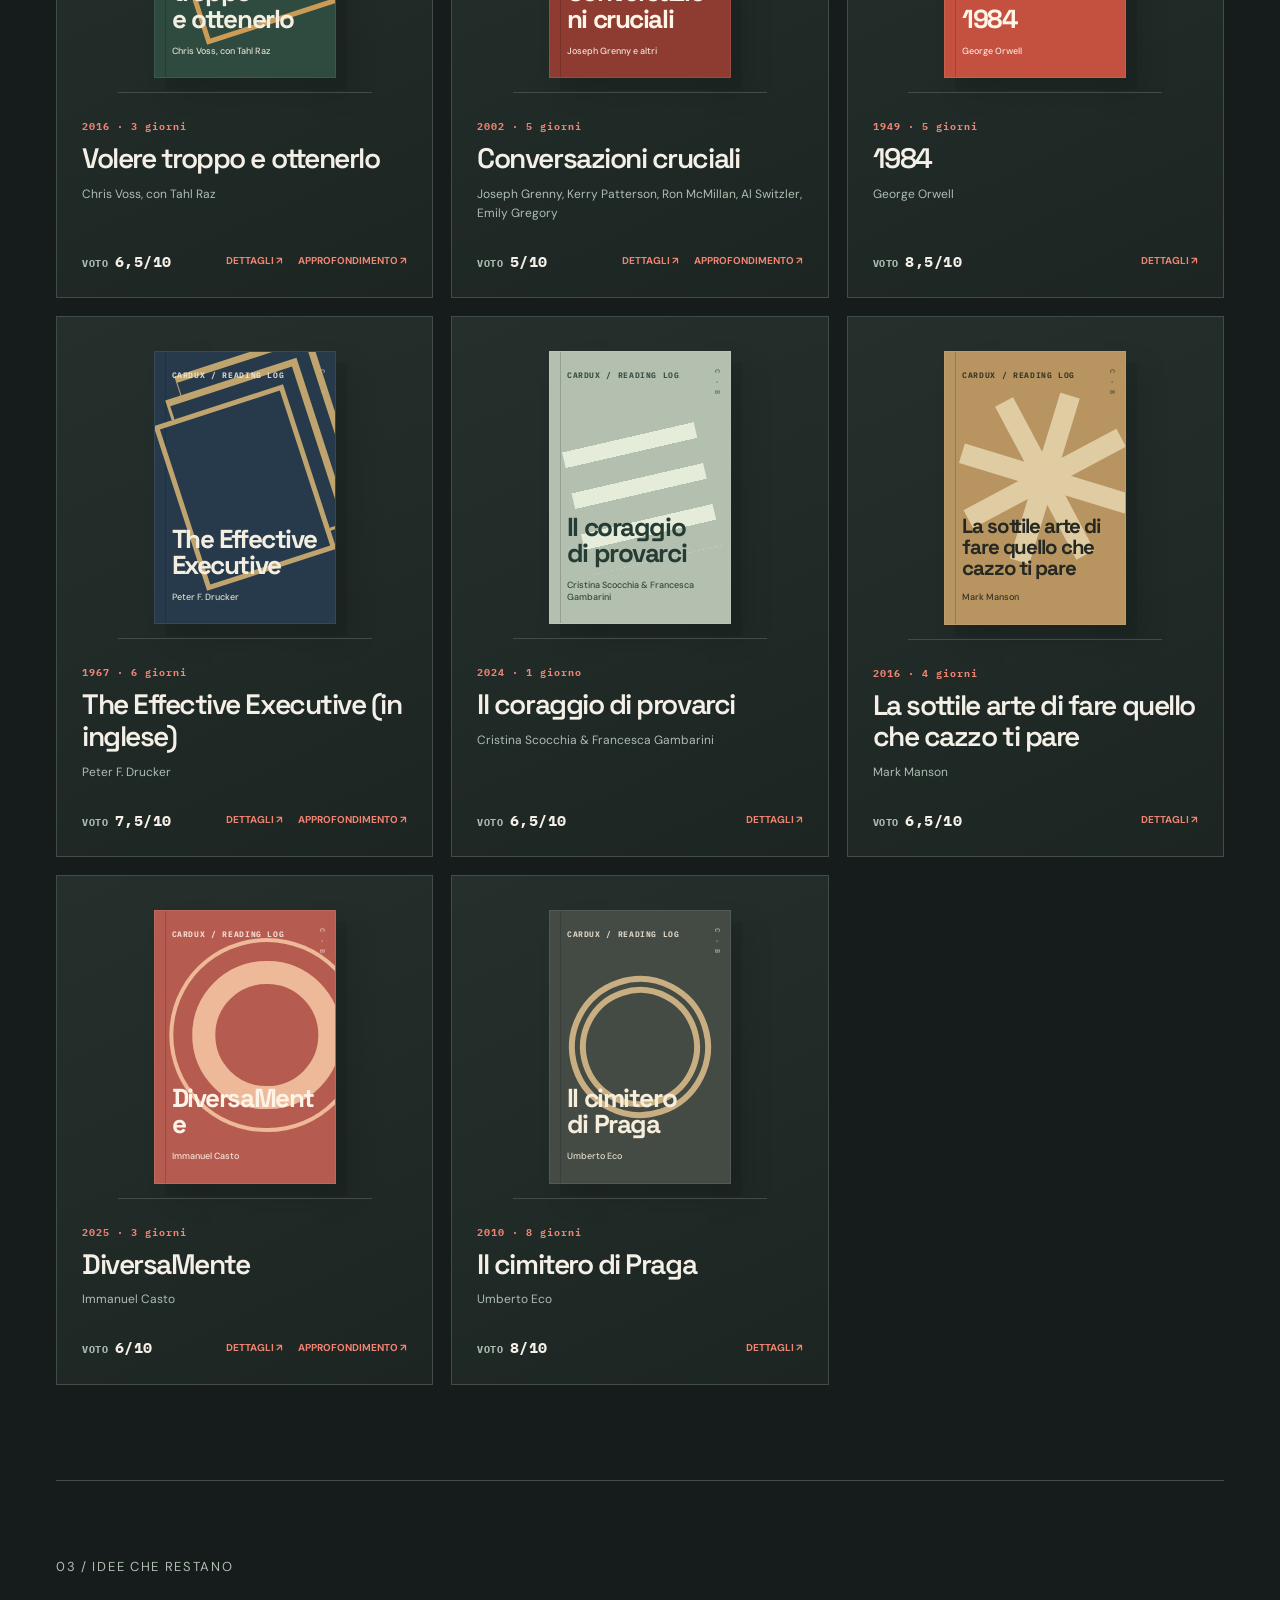
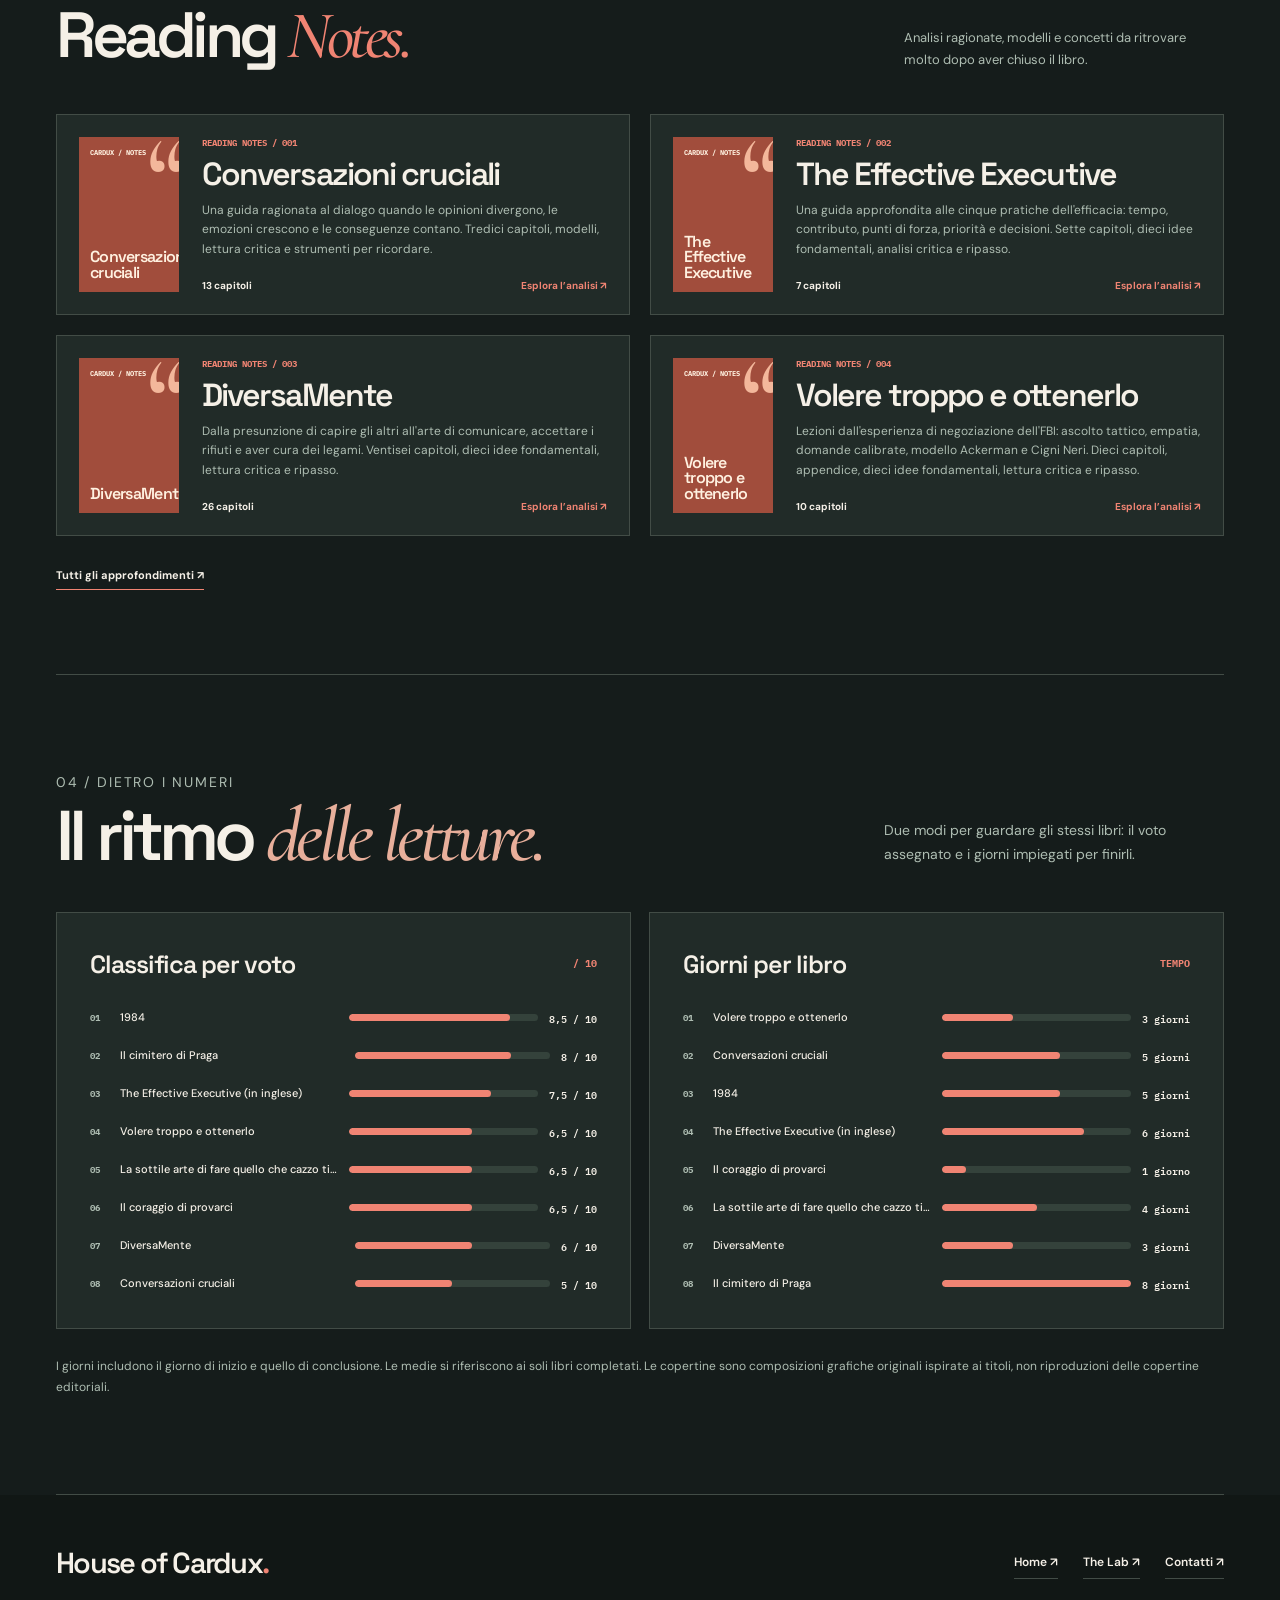
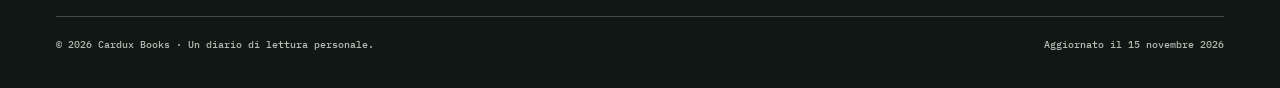
==== commit 2c19a41e: "publish: finish Volere troppo e ottenerlo and release Reading Notes (6.5/10)" ====
--- a/index.html
+++ b/index.html
@@ -39,7 +39,7 @@
         </div>
       </div>
       <aside class="hero-aside" aria-label="Libro attualmente in lettura">
-        <div class="top-rail"><span>SUL COMODINO</span><span class="signal"><span class="status-dot" aria-hidden="true"></span> IN LETTURA</span></div>
+        <div class="top-rail"><span>SUL COMODINO</span><span class="signal">LETTURE</span></div>
         <div id="reading-panel" aria-live="polite">
         <div class="reading-empty"><p>Caricamento della lettura in corso…</p></div>
       </div>
@@ -50,10 +50,10 @@
     <div class="wrap">
       <p class="stats-intro">IL DIARIO IN QUATTRO NUMERI</p>
       <div class="stats-grid">
-        <div class="stat"><strong class="stat-number" id="stat-books">06</strong><span class="stat-label">LIBRI FINITI</span></div>
-        <div class="stat"><strong class="stat-number" id="stat-days">27</strong><span class="stat-label">GIORNI DI LETTURA REGISTRATI</span></div>
-        <div class="stat"><strong class="stat-number" id="stat-rating">7,17</strong><span class="stat-label">VOTO MEDIO / 10</span></div>
-        <div class="stat"><strong class="stat-number" id="stat-pace">4,5</strong><span class="stat-label">GIORNI PER LIBRO IN MEDIA</span></div>
+        <div class="stat"><strong class="stat-number" id="stat-books">08</strong><span class="stat-label">LIBRI FINITI</span></div>
+        <div class="stat"><strong class="stat-number" id="stat-days">35</strong><span class="stat-label">GIORNI DI LETTURA REGISTRATI</span></div>
+        <div class="stat"><strong class="stat-number" id="stat-rating">6,81</strong><span class="stat-label">VOTO MEDIO / 10</span></div>
+        <div class="stat"><strong class="stat-number" id="stat-pace">4,4</strong><span class="stat-label">GIORNI PER LIBRO IN MEDIA</span></div>
       </div>
     </div>
   </section>
@@ -63,7 +63,7 @@
       <p>Un archivio personale, senza recensioni inventate. Date, autori, valutazioni e il tempo dedicato a ogni lettura.</p>
     </div>
     <div class="sort-bar">
-      <span class="sort-label">COLLEZIONE / <span id="count-books">06</span> TITOLI</span>
+      <span class="sort-label">COLLEZIONE / <span id="count-books">083995 TITOLI</span>
       <div class="sort-group" role="group" aria-label="Ordina i libri">
         <button type="button" data-sort="recent" aria-pressed="true">Più recenti</button>
         <button type="button" data-sort="rating" aria-pressed="false">Voto</button>
@@ -112,7 +112,7 @@
       </div>
       <div class="footer-bottom">
         <span>© <span id="year">2026</span> Cardux Books · Un diario di lettura personale.</span>
-        <span id="last-update">Aggiornato il 9 novembre 2026</span>
+        <span id="last-update">Aggiornato il 15 novembre 2026</span>
       </div>
     </div>
   </footer>
